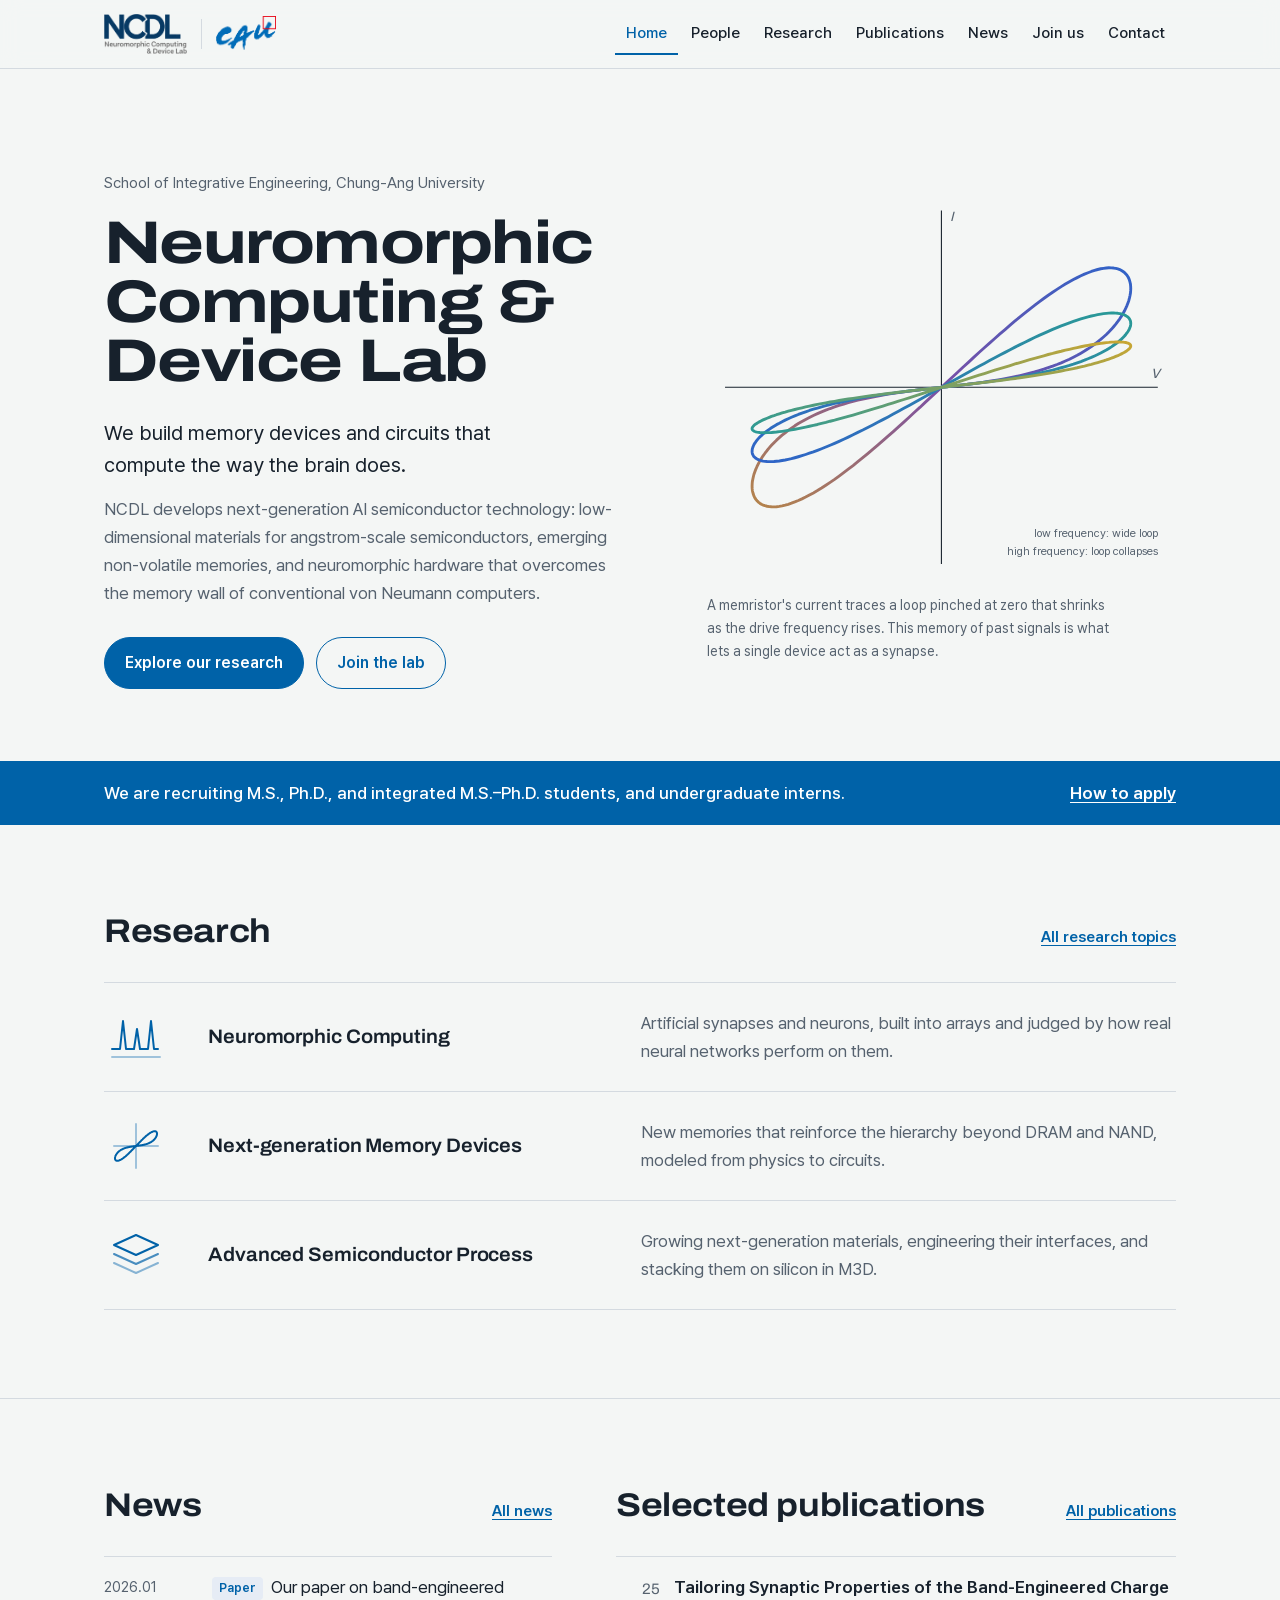
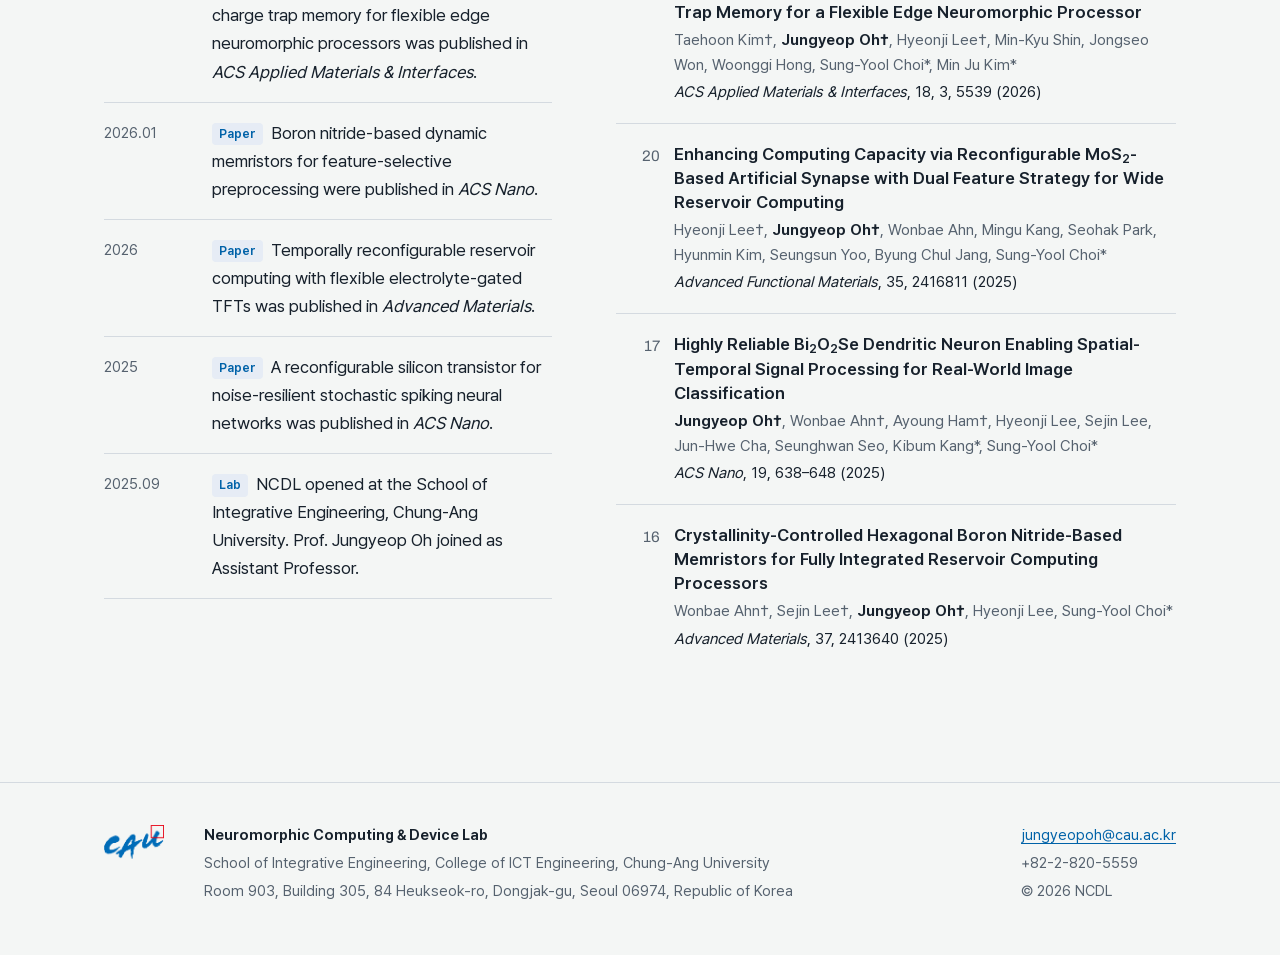
==== index.html @ 0d4ce730 "Simplify Research; highlight lead-author papers, IF and JCR; balance logos - Research: one paragraph" ====
<!doctype html>
<html lang="en">
<head>
  <meta charset="utf-8">
  <meta name="viewport" content="width=device-width, initial-scale=1">
  <title>Neuromorphic Computing & Device Lab | Chung-Ang University</title>
  <meta name="description" content="NCDL at Chung-Ang University develops next-generation AI semiconductor technology: neuromorphic computing, next-generation memory devices, and advanced semiconductor processes.">
  <meta property="og:title" content="Neuromorphic Computing & Device Lab | Chung-Ang University">
  <meta property="og:description" content="NCDL at Chung-Ang University develops next-generation AI semiconductor technology: neuromorphic computing, next-generation memory devices, and advanced semiconductor processes.">
  <meta property="og:type" content="website">
  <link rel="icon" href="assets/favicon.svg" type="image/svg+xml">
  <link rel="stylesheet" href="assets/fonts/archivo.css">
  <link rel="stylesheet" href="assets/fonts/pretendard.css">
  <link rel="stylesheet" href="assets/css/style.css?v=20261122c">
</head>
<body data-page="home">
  <a class="skip" href="#main">Skip to content</a>
  <header id="site-header"></header>
  <main id="main">
    <noscript><div class="wrap"><p>This site needs JavaScript to display its content.</p></div></noscript>
  </main>
  <footer id="site-footer"></footer>
  <script src="assets/js/js-yaml.min.js"></script>
  <script src="assets/js/site.js?v=20261122c"></script>
</body>
</html>
---- assets/fonts/archivo.css ----
/* Archivo (SIL Open Font License 1.1) — https://github.com/Omnibus-Type/Archivo */
@font-face {
  font-family: "Archivo";
  font-style: normal;
  font-display: swap;
  font-weight: 100 900;
  font-stretch: 62% 125%;
  src: url(archivo/archivo-latin-ext-wdth-normal.woff2) format("woff2-variations");
  unicode-range: U+0100-02BA,U+02BD-02C5,U+02C7-02CC,U+02CE-02D7,U+02DD-02FF,U+0304,U+0308,U+0329,U+1D00-1DBF,U+1E00-1E9F,U+1EF2-1EFF,U+2020,U+20A0-20AB,U+20AD-20C0,U+2113,U+2C60-2C7F,U+A720-A7FF;
}
@font-face {
  font-family: "Archivo";
  font-style: normal;
  font-display: swap;
  font-weight: 100 900;
  font-stretch: 62% 125%;
  src: url(archivo/archivo-latin-wdth-normal.woff2) format("woff2-variations");
  unicode-range: U+0000-00FF,U+0131,U+0152-0153,U+02BB-02BC,U+02C6,U+02DA,U+02DC,U+0304,U+0308,U+0329,U+2000-206F,U+20AC,U+2122,U+2191,U+2193,U+2212,U+2215,U+FEFF,U+FFFD;
}
---- assets/fonts/pretendard.css ----
/*
Copyright (c) 2021 Kil Hyung-jin, with Reserved Font Name Pretendard.
https://github.com/orioncactus/pretendard

This Font Software is licensed under the SIL Open Font License, Version 1.1.
This license is copied below, and is also available with a FAQ at:
http://scripts.sil.org/OFL
*/
/* [0] */
@font-face {
	font-family: 'Pretendard Variable';
	font-style: normal;
	font-display: swap;
	font-weight: 45 920;
	src: url(pretendard/PretendardVariable.subset.0.woff2) format('woff2-variations');
	unicode-range: U+f9ca-fa0b, U+ff03-ff05, U+ff07, U+ff0a-ff0b, U+ff0d-ff19, U+ff1b, U+ff1d, U+ff20-ff5b, U+ff5d, U+ffe0-ffe3, U+ffe5-ffe6;
}

/* [1] */
@font-face {
	font-family: 'Pretendard Variable';
	font-style: normal;
	font-display: swap;
	font-weight: 45 920;
	src: url(pretendard/PretendardVariable.subset.1.woff2) format('woff2-variations');
	unicode-range: U+d723-d728, U+d72a-d733, U+d735-d748, U+d74a-d74f, U+d752-d753, U+d755-d757, U+d75a-d75f, U+d762-d764, U+d766-d768, U+d76a-d76b, U+d76d-d76f, U+d771-d787, U+d789-d78b, U+d78d-d78f, U+d791-d797, U+d79a, U+d79c, U+d79e-d7a3, U+f900-f909, U+f90b-f92e;
}

/* [2] */
@font-face {
	font-family: 'Pretendard Variable';
	font-style: normal;
	font-display: swap;
	font-weight: 45 920;
	src: url(pretendard/PretendardVariable.subset.2.woff2) format('woff2-variations');
	unicode-range: U+d679-d68b, U+d68e-d69e, U+d6a0, U+d6a2-d6a7, U+d6a9-d6c3, U+d6c6-d6c7, U+d6c9-d6cb, U+d6cd-d6d3, U+d6d5-d6d6, U+d6d8-d6e3, U+d6e5-d6e7, U+d6e9-d6fb, U+d6fd-d717, U+d719-d71f, U+d721-d722;
}

/* [3] */
@font-face {
	font-family: 'Pretendard Variable';
	font-style: normal;
	font-display: swap;
	font-weight: 45 920;
	src: url(pretendard/PretendardVariable.subset.3.woff2) format('woff2-variations');
	unicode-range: U+d5bc-d5c7, U+d5ca-d5cb, U+d5cd-d5cf, U+d5d1-d5d7, U+d5d9-d5da, U+d5dc, U+d5de-d5e3, U+d5e6-d5e7, U+d5e9-d5eb, U+d5ed-d5f6, U+d5f8, U+d5fa-d5ff, U+d602-d603, U+d605-d607, U+d609-d60f, U+d612-d613, U+d616-d61b, U+d61d-d637, U+d63a-d63b, U+d63d-d63f, U+d641-d647, U+d64a-d64c, U+d64e-d653, U+d656-d657, U+d659-d65b, U+d65d-d666, U+d668, U+d66a-d678;
}

/* [4] */
@font-face {
	font-family: 'Pretendard Variable';
	font-style: normal;
	font-display: swap;
	font-weight: 45 920;
	src: url(pretendard/PretendardVariable.subset.4.woff2) format('woff2-variations');
	unicode-range: U+d507, U+d509-d50b, U+d50d-d513, U+d515-d53b, U+d53e-d53f, U+d541-d543, U+d545-d54c, U+d54e, U+d550, U+d552-d557, U+d55a-d55b, U+d55d-d55f, U+d561-d564, U+d566-d567, U+d56a, U+d56c, U+d56e-d573, U+d576-d577, U+d579-d583, U+d585-d586, U+d58a-d5a4, U+d5a6-d5bb;
}

/* [5] */
@font-face {
	font-family: 'Pretendard Variable';
	font-style: normal;
	font-display: swap;
	font-weight: 45 920;
	src: url(pretendard/PretendardVariable.subset.5.woff2) format('woff2-variations');
	unicode-range: U+d464-d477, U+d47a-d47b, U+d47d-d47f, U+d481-d487, U+d489-d48a, U+d48c, U+d48e-d4e7, U+d4e9-d503, U+d505-d506;
}

/* [6] */
@font-face {
	font-family: 'Pretendard Variable';
	font-style: normal;
	font-display: swap;
	font-weight: 45 920;
	src: url(pretendard/PretendardVariable.subset.6.woff2) format('woff2-variations');
	unicode-range: U+d3bf-d3c7, U+d3ca-d3cf, U+d3d1-d3eb, U+d3ee-d3ef, U+d3f1-d3f3, U+d3f5-d3fb, U+d3fd-d400, U+d402-d45b, U+d45d-d463;
}

/* [7] */
@font-face {
	font-family: 'Pretendard Variable';
	font-style: normal;
	font-display: swap;
	font-weight: 45 920;
	src: url(pretendard/PretendardVariable.subset.7.woff2) format('woff2-variations');
	unicode-range: U+d2ff, U+d302-d304, U+d306-d30b, U+d30f, U+d311-d313, U+d315-d31b, U+d31e, U+d322-d324, U+d326-d327, U+d32a-d32b, U+d32d-d32f, U+d331-d337, U+d339-d33c, U+d33e-d37b, U+d37e-d37f, U+d381-d383, U+d385-d38b, U+d38e-d390, U+d392-d397, U+d39a-d39b, U+d39d-d39f, U+d3a1-d3a7, U+d3a9-d3aa, U+d3ac, U+d3ae-d3b3, U+d3b5-d3b7, U+d3b9-d3bb, U+d3bd-d3be;
}

/* [8] */
@font-face {
	font-family: 'Pretendard Variable';
	font-style: normal;
	font-display: swap;
	font-weight: 45 920;
	src: url(pretendard/PretendardVariable.subset.8.woff2) format('woff2-variations');
	unicode-range: U+d257-d27f, U+d281-d29b, U+d29d-d29f, U+d2a1-d2ab, U+d2ad-d2b7, U+d2ba-d2bb, U+d2bd-d2bf, U+d2c1-d2c7, U+d2c9-d2ef, U+d2f2-d2f3, U+d2f5-d2f7, U+d2f9-d2fe;
}

/* [9] */
@font-face {
	font-family: 'Pretendard Variable';
	font-style: normal;
	font-display: swap;
	font-weight: 45 920;
	src: url(pretendard/PretendardVariable.subset.9.woff2) format('woff2-variations');
	unicode-range: U+d1b4, U+d1b6-d1f3, U+d1f5-d22b, U+d22e-d22f, U+d231-d233, U+d235-d23b, U+d23d-d240, U+d242-d256;
}

/* [10] */
@font-face {
	font-family: 'Pretendard Variable';
	font-style: normal;
	font-display: swap;
	font-weight: 45 920;
	src: url(pretendard/PretendardVariable.subset.10.woff2) format('woff2-variations');
	unicode-range: U+d105-d12f, U+d132-d133, U+d135-d137, U+d139-d13f, U+d141-d142, U+d144, U+d146-d14b, U+d14e-d14f, U+d151-d153, U+d155-d15b, U+d15e-d187, U+d189-d19f, U+d1a2-d1a3, U+d1a5-d1a7, U+d1a9-d1af, U+d1b2-d1b3;
}

/* [11] */
@font-face {
	font-family: 'Pretendard Variable';
	font-style: normal;
	font-display: swap;
	font-weight: 45 920;
	src: url(pretendard/PretendardVariable.subset.11.woff2) format('woff2-variations');
	unicode-range: U+d04b-d04f, U+d051-d057, U+d059-d06b, U+d06d-d06f, U+d071-d073, U+d075-d07b, U+d07e-d0a3, U+d0a6-d0a7, U+d0a9-d0ab, U+d0ad-d0b3, U+d0b6, U+d0b8, U+d0ba-d0bf, U+d0c2-d0c3, U+d0c5-d0c7, U+d0c9-d0cf, U+d0d2, U+d0d6-d0db, U+d0de-d0df, U+d0e1-d0e3, U+d0e5-d0eb, U+d0ee-d0f0, U+d0f2-d104;
}

/* [12] */
@font-face {
	font-family: 'Pretendard Variable';
	font-style: normal;
	font-display: swap;
	font-weight: 45 920;
	src: url(pretendard/PretendardVariable.subset.12.woff2) format('woff2-variations');
	unicode-range: U+cfa2-cfc3, U+cfc5-cfdf, U+cfe2-cfe3, U+cfe5-cfe7, U+cfe9-cff4, U+cff6-cffb, U+cffd-cfff, U+d001-d003, U+d005-d017, U+d019-d033, U+d036-d037, U+d039-d03b, U+d03d-d04a;
}

/* [13] */
@font-face {
	font-family: 'Pretendard Variable';
	font-style: normal;
	font-display: swap;
	font-weight: 45 920;
	src: url(pretendard/PretendardVariable.subset.13.woff2) format('woff2-variations');
	unicode-range: U+cef0-cef3, U+cef6, U+cef9-ceff, U+cf01-cf03, U+cf05-cf07, U+cf09-cf0f, U+cf11-cf12, U+cf14-cf1b, U+cf1d-cf1f, U+cf21-cf2f, U+cf31-cf53, U+cf56-cf57, U+cf59-cf5b, U+cf5d-cf63, U+cf66, U+cf68, U+cf6a-cf6f, U+cf71-cf84, U+cf86-cf8b, U+cf8d-cfa1;
}

/* [14] */
@font-face {
	font-family: 'Pretendard Variable';
	font-style: normal;
	font-display: swap;
	font-weight: 45 920;
	src: url(pretendard/PretendardVariable.subset.14.woff2) format('woff2-variations');
	unicode-range: U+ce3c-ce57, U+ce5a-ce5b, U+ce5d-ce5f, U+ce61-ce67, U+ce6a, U+ce6c, U+ce6e-ce73, U+ce76-ce77, U+ce79-ce7b, U+ce7d-ce83, U+ce85-ce88, U+ce8a-ce8f, U+ce91-ce93, U+ce95-ce97, U+ce99-ce9f, U+cea2, U+cea4-ceab, U+cead-cee3, U+cee6-cee7, U+cee9-ceeb, U+ceed-ceef;
}

/* [15] */
@font-face {
	font-family: 'Pretendard Variable';
	font-style: normal;
	font-display: swap;
	font-weight: 45 920;
	src: url(pretendard/PretendardVariable.subset.15.woff2) format('woff2-variations');
	unicode-range: U+cd92-cd93, U+cd96-cd97, U+cd99-cd9b, U+cd9d-cda3, U+cda6-cda8, U+cdaa-cdaf, U+cdb1-cdc3, U+cdc5-cdcb, U+cdcd-cde7, U+cde9-ce03, U+ce05-ce1f, U+ce22-ce34, U+ce36-ce3b;
}

/* [16] */
@font-face {
	font-family: 'Pretendard Variable';
	font-style: normal;
	font-display: swap;
	font-weight: 45 920;
	src: url(pretendard/PretendardVariable.subset.16.woff2) format('woff2-variations');
	unicode-range: U+ccef-cd07, U+cd0a-cd0b, U+cd0d-cd1a, U+cd1c, U+cd1e-cd2b, U+cd2d-cd5b, U+cd5d-cd77, U+cd79-cd91;
}

/* [17] */
@font-face {
	font-family: 'Pretendard Variable';
	font-style: normal;
	font-display: swap;
	font-weight: 45 920;
	src: url(pretendard/PretendardVariable.subset.17.woff2) format('woff2-variations');
	unicode-range: U+cc3f-cc43, U+cc46-cc47, U+cc49-cc4b, U+cc4d-cc53, U+cc55-cc58, U+cc5a-cc5f, U+cc61-cc97, U+cc9a-cc9b, U+cc9d-cc9f, U+cca1-cca7, U+ccaa, U+ccac, U+ccae-ccb3, U+ccb6-ccb7, U+ccb9-ccbb, U+ccbd-cccf, U+ccd1-cce3, U+cce5-ccee;
}

/* [18] */
@font-face {
	font-family: 'Pretendard Variable';
	font-style: normal;
	font-display: swap;
	font-weight: 45 920;
	src: url(pretendard/PretendardVariable.subset.18.woff2) format('woff2-variations');
	unicode-range: U+cb91-cbd3, U+cbd5-cbe3, U+cbe5-cc0b, U+cc0e-cc0f, U+cc11-cc13, U+cc15-cc1b, U+cc1d-cc20, U+cc23-cc27, U+cc2a-cc2b, U+cc2d, U+cc2f, U+cc31-cc37, U+cc3a, U+cc3c;
}

/* [19] */
@font-face {
	font-family: 'Pretendard Variable';
	font-style: normal;
	font-display: swap;
	font-weight: 45 920;
	src: url(pretendard/PretendardVariable.subset.19.woff2) format('woff2-variations');
	unicode-range: U+caf4-cb47, U+cb4a-cb90;
}

/* [20] */
@font-face {
	font-family: 'Pretendard Variable';
	font-style: normal;
	font-display: swap;
	font-weight: 45 920;
	src: url(pretendard/PretendardVariable.subset.20.woff2) format('woff2-variations');
	unicode-range: U+ca4a-ca4b, U+ca4e-ca4f, U+ca51-ca53, U+ca55-ca5b, U+ca5d-ca60, U+ca62-ca83, U+ca85-cabb, U+cabe-cabf, U+cac1-cac3, U+cac5-cacb, U+cacd-cad0, U+cad2, U+cad4-cad8, U+cada-caf3;
}

/* [21] */
@font-face {
	font-family: 'Pretendard Variable';
	font-style: normal;
	font-display: swap;
	font-weight: 45 920;
	src: url(pretendard/PretendardVariable.subset.21.woff2) format('woff2-variations');
	unicode-range: U+c996-c997, U+c99a-c99c, U+c99e-c9bf, U+c9c2-c9c3, U+c9c5-c9c7, U+c9c9-c9cf, U+c9d2, U+c9d4, U+c9d7-c9d8, U+c9db, U+c9de-c9df, U+c9e1-c9e3, U+c9e5-c9e6, U+c9e8-c9eb, U+c9ee-c9f0, U+c9f2-c9f7, U+c9f9-ca0b, U+ca0d-ca28, U+ca2a-ca49;
}

/* [22] */
@font-face {
	font-family: 'Pretendard Variable';
	font-style: normal;
	font-display: swap;
	font-weight: 45 920;
	src: url(pretendard/PretendardVariable.subset.22.woff2) format('woff2-variations');
	unicode-range: U+c8e9-c8f4, U+c8f6-c8fb, U+c8fe-c8ff, U+c901-c903, U+c905-c90b, U+c90e-c910, U+c912-c917, U+c919-c92b, U+c92d-c94f, U+c951-c953, U+c955-c96b, U+c96d-c973, U+c975-c987, U+c98a-c98b, U+c98d-c98f, U+c991-c995;
}

/* [23] */
@font-face {
	font-family: 'Pretendard Variable';
	font-style: normal;
	font-display: swap;
	font-weight: 45 920;
	src: url(pretendard/PretendardVariable.subset.23.woff2) format('woff2-variations');
	unicode-range: U+c841-c84b, U+c84d-c86f, U+c872-c873, U+c875-c877, U+c879-c87f, U+c882-c884, U+c887-c88a, U+c88d-c8c3, U+c8c5-c8df, U+c8e1-c8e8;
}

/* [24] */
@font-face {
	font-family: 'Pretendard Variable';
	font-style: normal;
	font-display: swap;
	font-weight: 45 920;
	src: url(pretendard/PretendardVariable.subset.24.woff2) format('woff2-variations');
	unicode-range: U+c779-c77b, U+c77e-c782, U+c786, U+c78b, U+c78d, U+c78f, U+c792-c793, U+c795, U+c797, U+c799-c79f, U+c7a2, U+c7a7-c7ab, U+c7ae-c7bb, U+c7bd-c7c0, U+c7c2-c7c7, U+c7c9-c7dc, U+c7de-c7ff, U+c802-c803, U+c805-c807, U+c809, U+c80b-c80f, U+c812, U+c814, U+c817-c81b, U+c81e-c81f, U+c821-c823, U+c825-c82e, U+c830-c837, U+c839-c83b, U+c83d-c840;
}

/* [25] */
@font-face {
	font-family: 'Pretendard Variable';
	font-style: normal;
	font-display: swap;
	font-weight: 45 920;
	src: url(pretendard/PretendardVariable.subset.25.woff2) format('woff2-variations');
	unicode-range: U+c6bb-c6bf, U+c6c2, U+c6c4, U+c6c6-c6cb, U+c6ce-c6cf, U+c6d1-c6d3, U+c6d5-c6db, U+c6dd-c6df, U+c6e1-c6e7, U+c6e9-c6eb, U+c6ed-c6ef, U+c6f1-c6f8, U+c6fa-c703, U+c705-c707, U+c709-c70b, U+c70d-c716, U+c718, U+c71a-c71f, U+c722-c723, U+c725-c727, U+c729-c734, U+c736-c73b, U+c73e-c73f, U+c741-c743, U+c745-c74b, U+c74e-c750, U+c752-c757, U+c759-c773, U+c776-c777;
}

/* [26] */
@font-face {
	font-family: 'Pretendard Variable';
	font-style: normal;
	font-display: swap;
	font-weight: 45 920;
	src: url(pretendard/PretendardVariable.subset.26.woff2) format('woff2-variations');
	unicode-range: U+c5f5-c5fb, U+c5fe, U+c602-c605, U+c607, U+c609-c60f, U+c611-c61a, U+c61c-c623, U+c626-c627, U+c629-c62b, U+c62d, U+c62f-c632, U+c636, U+c638, U+c63a-c63f, U+c642-c643, U+c645-c647, U+c649-c652, U+c656-c65b, U+c65d-c65f, U+c661-c663, U+c665-c677, U+c679-c67b, U+c67d-c693, U+c696-c697, U+c699-c69b, U+c69d-c6a3, U+c6a6, U+c6a8, U+c6aa-c6af, U+c6b2-c6b3, U+c6b5-c6b7, U+c6b9-c6ba;
}

/* [27] */
@font-face {
	font-family: 'Pretendard Variable';
	font-style: normal;
	font-display: swap;
	font-weight: 45 920;
	src: url(pretendard/PretendardVariable.subset.27.woff2) format('woff2-variations');
	unicode-range: U+c517-c527, U+c52a-c52b, U+c52d-c52f, U+c531-c538, U+c53a, U+c53c, U+c53e-c543, U+c546-c547, U+c54b, U+c54d-c552, U+c556, U+c55a-c55b, U+c55d, U+c55f, U+c562-c563, U+c565-c567, U+c569-c56f, U+c572, U+c574, U+c576-c57b, U+c57e-c57f, U+c581-c583, U+c585-c586, U+c588-c58b, U+c58e, U+c590, U+c592-c596, U+c599-c5b3, U+c5b6-c5b7, U+c5ba, U+c5be-c5c3, U+c5ca-c5cb, U+c5cd, U+c5cf, U+c5d2-c5d3, U+c5d5-c5d7, U+c5d9-c5df, U+c5e1-c5e2, U+c5e4, U+c5e6-c5eb, U+c5ef, U+c5f1-c5f3;
}

/* [28] */
@font-face {
	font-family: 'Pretendard Variable';
	font-style: normal;
	font-display: swap;
	font-weight: 45 920;
	src: url(pretendard/PretendardVariable.subset.28.woff2) format('woff2-variations');
	unicode-range: U+c475-c4ef, U+c4f2-c4f3, U+c4f5-c4f7, U+c4f9-c4ff, U+c502-c50b, U+c50d-c516;
}

/* [29] */
@font-face {
	font-family: 'Pretendard Variable';
	font-style: normal;
	font-display: swap;
	font-weight: 45 920;
	src: url(pretendard/PretendardVariable.subset.29.woff2) format('woff2-variations');
	unicode-range: U+c3d0-c3d7, U+c3da-c3db, U+c3dd-c3de, U+c3e1-c3ec, U+c3ee-c3f3, U+c3f5-c42b, U+c42d-c463, U+c466-c474;
}

/* [30] */
@font-face {
	font-family: 'Pretendard Variable';
	font-style: normal;
	font-display: swap;
	font-weight: 45 920;
	src: url(pretendard/PretendardVariable.subset.30.woff2) format('woff2-variations');
	unicode-range: U+c32b-c367, U+c36a-c36b, U+c36d-c36f, U+c371-c377, U+c37a-c37b, U+c37e-c383, U+c385-c387, U+c389-c3cf;
}

/* [31] */
@font-face {
	font-family: 'Pretendard Variable';
	font-style: normal;
	font-display: swap;
	font-weight: 45 920;
	src: url(pretendard/PretendardVariable.subset.31.woff2) format('woff2-variations');
	unicode-range: U+c26a-c26b, U+c26d-c26f, U+c271-c273, U+c275-c27b, U+c27e-c287, U+c289-c28f, U+c291-c297, U+c299-c29a, U+c29c-c2a3, U+c2a5-c2a7, U+c2a9-c2ab, U+c2ad-c2b3, U+c2b6, U+c2b8, U+c2ba-c2bb, U+c2bd-c2db, U+c2de-c2df, U+c2e1-c2e2, U+c2e5-c2ea, U+c2ee, U+c2f0, U+c2f2-c2f5, U+c2f7, U+c2fa-c2fb, U+c2fd-c2ff, U+c301-c307, U+c309-c30c, U+c30e-c312, U+c315-c323, U+c325-c328, U+c32a;
}

/* [32] */
@font-face {
	font-family: 'Pretendard Variable';
	font-style: normal;
	font-display: swap;
	font-weight: 45 920;
	src: url(pretendard/PretendardVariable.subset.32.woff2) format('woff2-variations');
	unicode-range: U+c1bc-c1c3, U+c1c5-c1df, U+c1e1-c1fb, U+c1fd-c203, U+c205-c20c, U+c20e, U+c210-c217, U+c21a-c21b, U+c21d-c21e, U+c221-c227, U+c229-c22a, U+c22c, U+c22e, U+c230, U+c233-c24f, U+c251-c257, U+c259-c269;
}

/* [33] */
@font-face {
	font-family: 'Pretendard Variable';
	font-style: normal;
	font-display: swap;
	font-weight: 45 920;
	src: url(pretendard/PretendardVariable.subset.33.woff2) format('woff2-variations');
	unicode-range: U+c101-c11b, U+c11f, U+c121-c123, U+c125-c12b, U+c12e, U+c132-c137, U+c13a-c13b, U+c13d-c13f, U+c141-c147, U+c14a, U+c14c-c153, U+c155-c157, U+c159-c15b, U+c15d-c166, U+c169-c16f, U+c171-c177, U+c179-c18b, U+c18e-c18f, U+c191-c193, U+c195-c19b, U+c19d-c19e, U+c1a0, U+c1a2-c1a4, U+c1a6-c1bb;
}

/* [34] */
@font-face {
	font-family: 'Pretendard Variable';
	font-style: normal;
	font-display: swap;
	font-weight: 45 920;
	src: url(pretendard/PretendardVariable.subset.34.woff2) format('woff2-variations');
	unicode-range: U+c049-c057, U+c059-c05b, U+c05d-c05f, U+c061-c067, U+c069-c08f, U+c091-c0ab, U+c0ae-c0af, U+c0b1-c0b3, U+c0b5, U+c0b7-c0bb, U+c0be, U+c0c2-c0c7, U+c0ca-c0cb, U+c0cd-c0cf, U+c0d1-c0d7, U+c0d9-c0da, U+c0dc, U+c0de-c0e3, U+c0e5-c0eb, U+c0ed-c0f3, U+c0f6, U+c0f8, U+c0fa-c0ff;
}

/* [35] */
@font-face {
	font-family: 'Pretendard Variable';
	font-style: normal;
	font-display: swap;
	font-weight: 45 920;
	src: url(pretendard/PretendardVariable.subset.35.woff2) format('woff2-variations');
	unicode-range: U+bfa7-bfaf, U+bfb1-bfc4, U+bfc6-bfcb, U+bfce-bfcf, U+bfd1-bfd3, U+bfd5-bfdb, U+bfdd-c048;
}

/* [36] */
@font-face {
	font-family: 'Pretendard Variable';
	font-style: normal;
	font-display: swap;
	font-weight: 45 920;
	src: url(pretendard/PretendardVariable.subset.36.woff2) format('woff2-variations');
	unicode-range: U+bf07, U+bf09-bf3f, U+bf41-bf4f, U+bf52-bf54, U+bf56-bfa6;
}

/* [37] */
@font-face {
	font-family: 'Pretendard Variable';
	font-style: normal;
	font-display: swap;
	font-weight: 45 920;
	src: url(pretendard/PretendardVariable.subset.37.woff2) format('woff2-variations');
	unicode-range: U+be56, U+be58, U+be5c-be5f, U+be62-be63, U+be65-be67, U+be69-be74, U+be76-be7b, U+be7e-be7f, U+be81-be8e, U+be90, U+be92-bea7, U+bea9-becf, U+bed2-bed3, U+bed5-bed6, U+bed9-bee3, U+bee6-bf06;
}

/* [38] */
@font-face {
	font-family: 'Pretendard Variable';
	font-style: normal;
	font-display: swap;
	font-weight: 45 920;
	src: url(pretendard/PretendardVariable.subset.38.woff2) format('woff2-variations');
	unicode-range: U+bdb0-bdd3, U+bdd5-bdef, U+bdf1-be0b, U+be0d-be0f, U+be11-be13, U+be15-be43, U+be46-be47, U+be49-be4b, U+be4d-be53;
}

/* [39] */
@font-face {
	font-family: 'Pretendard Variable';
	font-style: normal;
	font-display: swap;
	font-weight: 45 920;
	src: url(pretendard/PretendardVariable.subset.39.woff2) format('woff2-variations');
	unicode-range: U+bd03, U+bd06, U+bd08, U+bd0a-bd0f, U+bd11-bd22, U+bd25-bd47, U+bd49-bd58, U+bd5a-bd7f, U+bd82-bd83, U+bd85-bd87, U+bd8a-bd8f, U+bd91-bd92, U+bd94, U+bd96-bd98, U+bd9a-bdaf;
}

/* [40] */
@font-face {
	font-family: 'Pretendard Variable';
	font-style: normal;
	font-display: swap;
	font-weight: 45 920;
	src: url(pretendard/PretendardVariable.subset.40.woff2) format('woff2-variations');
	unicode-range: U+bc4e-bc83, U+bc86-bc87, U+bc89-bc8b, U+bc8d-bc93, U+bc96, U+bc98, U+bc9b-bc9f, U+bca2-bca3, U+bca5-bca7, U+bca9-bcb2, U+bcb4-bcbb, U+bcbe-bcbf, U+bcc1-bcc3, U+bcc5-bccc, U+bcce-bcd0, U+bcd2-bcd4, U+bcd6-bcf3, U+bcf7, U+bcf9-bcfb, U+bcfd-bd02;
}

/* [41] */
@font-face {
	font-family: 'Pretendard Variable';
	font-style: normal;
	font-display: swap;
	font-weight: 45 920;
	src: url(pretendard/PretendardVariable.subset.41.woff2) format('woff2-variations');
	unicode-range: U+bb90-bba3, U+bba5-bbab, U+bbad-bbbf, U+bbc1-bbf7, U+bbfa-bbfb, U+bbfd-bbfe, U+bc01-bc07, U+bc09-bc0a, U+bc0e, U+bc10, U+bc12-bc13, U+bc17, U+bc19-bc1a, U+bc1e, U+bc20-bc23, U+bc26, U+bc28, U+bc2a-bc2c, U+bc2e-bc2f, U+bc32-bc33, U+bc35-bc37, U+bc39-bc3f, U+bc41-bc42, U+bc44, U+bc46-bc48, U+bc4a-bc4d;
}

/* [42] */
@font-face {
	font-family: 'Pretendard Variable';
	font-style: normal;
	font-display: swap;
	font-weight: 45 920;
	src: url(pretendard/PretendardVariable.subset.42.woff2) format('woff2-variations');
	unicode-range: U+bae6-bafb, U+bafd-bb17, U+bb19-bb33, U+bb37, U+bb39-bb3a, U+bb3d-bb43, U+bb45-bb46, U+bb48, U+bb4a-bb4f, U+bb51-bb53, U+bb55-bb57, U+bb59-bb62, U+bb64-bb8f;
}

/* [43] */
@font-face {
	font-family: 'Pretendard Variable';
	font-style: normal;
	font-display: swap;
	font-weight: 45 920;
	src: url(pretendard/PretendardVariable.subset.43.woff2) format('woff2-variations');
	unicode-range: U+ba30-ba37, U+ba3a-ba3b, U+ba3d-ba3f, U+ba41-ba47, U+ba49-ba4a, U+ba4c, U+ba4e-ba53, U+ba56-ba57, U+ba59-ba5b, U+ba5d-ba63, U+ba65-ba66, U+ba68-ba6f, U+ba71-ba73, U+ba75-ba77, U+ba79-ba84, U+ba86, U+ba88-baa7, U+baaa, U+baad-baaf, U+bab1-bab7, U+baba, U+babc, U+babe-bae5;
}

/* [44] */
@font-face {
	font-family: 'Pretendard Variable';
	font-style: normal;
	font-display: swap;
	font-weight: 45 920;
	src: url(pretendard/PretendardVariable.subset.44.woff2) format('woff2-variations');
	unicode-range: U+b96e-b973, U+b976-b977, U+b979-b97b, U+b97d-b983, U+b986, U+b988, U+b98a-b98d, U+b98f-b9ab, U+b9ae-b9af, U+b9b1-b9b3, U+b9b5-b9bb, U+b9be, U+b9c0, U+b9c2-b9c7, U+b9ca-b9cb, U+b9cd, U+b9d2-b9d7, U+b9da, U+b9dc, U+b9df-b9e0, U+b9e2, U+b9e6-b9e7, U+b9e9-b9f3, U+b9f6, U+b9f8, U+b9fb-ba2f;
}

/* [45] */
@font-face {
	font-family: 'Pretendard Variable';
	font-style: normal;
	font-display: swap;
	font-weight: 45 920;
	src: url(pretendard/PretendardVariable.subset.45.woff2) format('woff2-variations');
	unicode-range: U+b8bf-b8cb, U+b8cd-b8e0, U+b8e2-b8e7, U+b8ea-b8eb, U+b8ed-b8ef, U+b8f1-b8f7, U+b8fa, U+b8fc, U+b8fe-b903, U+b905-b917, U+b919-b91f, U+b921-b93b, U+b93d-b957, U+b95a-b95b, U+b95d-b95f, U+b961-b967, U+b969-b96c;
}

/* [46] */
@font-face {
	font-family: 'Pretendard Variable';
	font-style: normal;
	font-display: swap;
	font-weight: 45 920;
	src: url(pretendard/PretendardVariable.subset.46.woff2) format('woff2-variations');
	unicode-range: U+b80d-b80f, U+b811-b817, U+b81a, U+b81c-b823, U+b826-b827, U+b829-b82b, U+b82d-b833, U+b836, U+b83a-b83f, U+b841-b85b, U+b85e-b85f, U+b861-b863, U+b865-b86b, U+b86e, U+b870, U+b872-b8af, U+b8b1-b8be;
}

/* [47] */
@font-face {
	font-family: 'Pretendard Variable';
	font-style: normal;
	font-display: swap;
	font-weight: 45 920;
	src: url(pretendard/PretendardVariable.subset.47.woff2) format('woff2-variations');
	unicode-range: U+b74d-b75f, U+b761-b763, U+b765-b774, U+b776-b77b, U+b77e-b77f, U+b781-b783, U+b785-b78b, U+b78e, U+b792-b796, U+b79a-b79b, U+b79d-b7a7, U+b7aa, U+b7ae-b7b3, U+b7b6-b7c8, U+b7ca-b7eb, U+b7ee-b7ef, U+b7f1-b7f3, U+b7f5-b7fb, U+b7fe, U+b802-b806, U+b80a-b80b;
}

/* [48] */
@font-face {
	font-family: 'Pretendard Variable';
	font-style: normal;
	font-display: swap;
	font-weight: 45 920;
	src: url(pretendard/PretendardVariable.subset.48.woff2) format('woff2-variations');
	unicode-range: U+b6a7-b6aa, U+b6ac-b6b0, U+b6b2-b6ef, U+b6f1-b727, U+b72a-b72b, U+b72d-b72e, U+b731-b737, U+b739-b73a, U+b73c-b743, U+b745-b74c;
}

/* [49] */
@font-face {
	font-family: 'Pretendard Variable';
	font-style: normal;
	font-display: swap;
	font-weight: 45 920;
	src: url(pretendard/PretendardVariable.subset.49.woff2) format('woff2-variations');
	unicode-range: U+b605-b60f, U+b612-b617, U+b619-b624, U+b626-b69b, U+b69e-b6a3, U+b6a5-b6a6;
}

/* [50] */
@font-face {
	font-family: 'Pretendard Variable';
	font-style: normal;
	font-display: swap;
	font-weight: 45 920;
	src: url(pretendard/PretendardVariable.subset.50.woff2) format('woff2-variations');
	unicode-range: U+b55f, U+b562-b583, U+b585-b59f, U+b5a2-b5a3, U+b5a5-b5a7, U+b5a9-b5b2, U+b5b5-b5ba, U+b5bd-b604;
}

/* [51] */
@font-face {
	font-family: 'Pretendard Variable';
	font-style: normal;
	font-display: swap;
	font-weight: 45 920;
	src: url(pretendard/PretendardVariable.subset.51.woff2) format('woff2-variations');
	unicode-range: U+b4a5-b4b6, U+b4b8-b4bf, U+b4c1-b4c7, U+b4c9-b4db, U+b4de-b4df, U+b4e1-b4e2, U+b4e5-b4eb, U+b4ee, U+b4f0, U+b4f2-b513, U+b516-b517, U+b519-b51a, U+b51d-b523, U+b526, U+b528, U+b52b-b52f, U+b532-b533, U+b535-b537, U+b539-b53f, U+b541-b544, U+b546-b54b, U+b54d-b54f, U+b551-b55b, U+b55d-b55e;
}

/* [52] */
@font-face {
	font-family: 'Pretendard Variable';
	font-style: normal;
	font-display: swap;
	font-weight: 45 920;
	src: url(pretendard/PretendardVariable.subset.52.woff2) format('woff2-variations');
	unicode-range: U+b3f8-b3fb, U+b3fd-b40f, U+b411-b417, U+b419-b41b, U+b41d-b41f, U+b421-b427, U+b42a-b42b, U+b42d-b44f, U+b452-b453, U+b455-b457, U+b459-b45f, U+b462-b464, U+b466-b46b, U+b46d-b47f, U+b481-b4a3;
}

/* [53] */
@font-face {
	font-family: 'Pretendard Variable';
	font-style: normal;
	font-display: swap;
	font-weight: 45 920;
	src: url(pretendard/PretendardVariable.subset.53.woff2) format('woff2-variations');
	unicode-range: U+b342-b353, U+b356-b357, U+b359-b35b, U+b35d-b35e, U+b360-b363, U+b366, U+b368, U+b36a-b36d, U+b36f, U+b372-b373, U+b375-b377, U+b379-b37f, U+b381-b382, U+b384, U+b386-b38b, U+b38d-b3c3, U+b3c6-b3c7, U+b3c9-b3ca, U+b3cd-b3d3, U+b3d6, U+b3d8, U+b3da-b3f7;
}

/* [54] */
@font-face {
	font-family: 'Pretendard Variable';
	font-style: normal;
	font-display: swap;
	font-weight: 45 920;
	src: url(pretendard/PretendardVariable.subset.54.woff2) format('woff2-variations');
	unicode-range: U+b27c-b283, U+b285-b28f, U+b292-b293, U+b295-b297, U+b29a-b29f, U+b2a1-b2a4, U+b2a7-b2a9, U+b2ab, U+b2ad-b2c7, U+b2ca-b2cb, U+b2cd-b2cf, U+b2d1-b2d7, U+b2da, U+b2dc, U+b2de-b2e3, U+b2e7, U+b2e9-b2ea, U+b2ef-b2f3, U+b2f6, U+b2f8, U+b2fa-b2fb, U+b2fd-b2fe, U+b302-b303, U+b305-b307, U+b309-b30f, U+b312, U+b316-b31b, U+b31d-b341;
}

/* [55] */
@font-face {
	font-family: 'Pretendard Variable';
	font-style: normal;
	font-display: swap;
	font-weight: 45 920;
	src: url(pretendard/PretendardVariable.subset.55.woff2) format('woff2-variations');
	unicode-range: U+b1d6-b1e7, U+b1e9-b1fc, U+b1fe-b203, U+b206-b207, U+b209-b20b, U+b20d-b213, U+b216-b21f, U+b221-b257, U+b259-b273, U+b275-b27b;
}

/* [56] */
@font-face {
	font-family: 'Pretendard Variable';
	font-style: normal;
	font-display: swap;
	font-weight: 45 920;
	src: url(pretendard/PretendardVariable.subset.56.woff2) format('woff2-variations');
	unicode-range: U+b120-b122, U+b126-b127, U+b129-b12b, U+b12d-b133, U+b136, U+b138, U+b13a-b13f, U+b142-b143, U+b145-b14f, U+b151-b153, U+b156-b157, U+b159-b177, U+b17a-b17b, U+b17d-b17f, U+b181-b187, U+b189-b18c, U+b18e-b191, U+b195-b1a7, U+b1a9-b1cb, U+b1cd-b1d5;
}

/* [57] */
@font-face {
	font-family: 'Pretendard Variable';
	font-style: normal;
	font-display: swap;
	font-weight: 45 920;
	src: url(pretendard/PretendardVariable.subset.57.woff2) format('woff2-variations');
	unicode-range: U+b05f-b07b, U+b07e-b07f, U+b081-b083, U+b085-b08b, U+b08d-b097, U+b09b, U+b09d-b09f, U+b0a2-b0a7, U+b0aa, U+b0b0, U+b0b2, U+b0b6-b0b7, U+b0b9-b0bb, U+b0bd-b0c3, U+b0c6-b0c7, U+b0ca-b0cf, U+b0d1-b0df, U+b0e1-b0e4, U+b0e6-b107, U+b10a-b10b, U+b10d-b10f, U+b111-b112, U+b114-b117, U+b119-b11a, U+b11c-b11f;
}

/* [58] */
@font-face {
	font-family: 'Pretendard Variable';
	font-style: normal;
	font-display: swap;
	font-weight: 45 920;
	src: url(pretendard/PretendardVariable.subset.58.woff2) format('woff2-variations');
	unicode-range: U+afac-afb7, U+afba-afbb, U+afbd-afbf, U+afc1-afc6, U+afca-afcc, U+afce-afd3, U+afd5-afe7, U+afe9-afef, U+aff1-b00b, U+b00d-b00f, U+b011-b013, U+b015-b01b, U+b01d-b027, U+b029-b043, U+b045-b047, U+b049, U+b04b, U+b04d-b052, U+b055-b056, U+b058-b05c, U+b05e;
}

/* [59] */
@font-face {
	font-family: 'Pretendard Variable';
	font-style: normal;
	font-display: swap;
	font-weight: 45 920;
	src: url(pretendard/PretendardVariable.subset.59.woff2) format('woff2-variations');
	unicode-range: U+af03-af07, U+af09-af2b, U+af2e-af33, U+af35-af3b, U+af3e-af40, U+af44-af47, U+af4a-af5c, U+af5e-af63, U+af65-af7f, U+af81-afab;
}

/* [60] */
@font-face {
	font-family: 'Pretendard Variable';
	font-style: normal;
	font-display: swap;
	font-weight: 45 920;
	src: url(pretendard/PretendardVariable.subset.60.woff2) format('woff2-variations');
	unicode-range: U+ae56-ae5b, U+ae5e-ae60, U+ae62-ae64, U+ae66-ae67, U+ae69-ae6b, U+ae6d-ae83, U+ae85-aebb, U+aebf, U+aec1-aec3, U+aec5-aecb, U+aece, U+aed0, U+aed2-aed7, U+aed9-aef3, U+aef5-af02;
}

/* [61] */
@font-face {
	font-family: 'Pretendard Variable';
	font-style: normal;
	font-display: swap;
	font-weight: 45 920;
	src: url(pretendard/PretendardVariable.subset.61.woff2) format('woff2-variations');
	unicode-range: U+ad9c-ada3, U+ada5-adbf, U+adc1-adc3, U+adc5-adc7, U+adc9-add2, U+add4-addb, U+addd-addf, U+ade1-ade3, U+ade5-adf7, U+adfa-adfb, U+adfd-adff, U+ae02-ae07, U+ae0a, U+ae0c, U+ae0e-ae13, U+ae15-ae2f, U+ae31-ae33, U+ae35-ae37, U+ae39-ae3f, U+ae42, U+ae44, U+ae46-ae49, U+ae4b, U+ae4f, U+ae51-ae53, U+ae55;
}

/* [62] */
@font-face {
	font-family: 'Pretendard Variable';
	font-style: normal;
	font-display: swap;
	font-weight: 45 920;
	src: url(pretendard/PretendardVariable.subset.62.woff2) format('woff2-variations');
	unicode-range: U+ace2-ace3, U+ace5-ace6, U+ace9-acef, U+acf2, U+acf4, U+acf7-acfb, U+acfe-acff, U+ad01-ad03, U+ad05-ad0b, U+ad0d-ad10, U+ad12-ad1b, U+ad1d-ad33, U+ad35-ad48, U+ad4a-ad4f, U+ad51-ad6b, U+ad6e-ad6f, U+ad71-ad72, U+ad77-ad7c, U+ad7e, U+ad80, U+ad82-ad87, U+ad89-ad8b, U+ad8d-ad8f, U+ad91-ad9b;
}

/* [63] */
@font-face {
	font-family: 'Pretendard Variable';
	font-style: normal;
	font-display: swap;
	font-weight: 45 920;
	src: url(pretendard/PretendardVariable.subset.63.woff2) format('woff2-variations');
	unicode-range: U+ac25-ac2c, U+ac2e, U+ac30, U+ac32-ac37, U+ac39-ac3f, U+ac41-ac4c, U+ac4e-ac6f, U+ac72-ac73, U+ac75-ac76, U+ac79-ac7f, U+ac82, U+ac84-ac88, U+ac8a-ac8b, U+ac8d-ac8f, U+ac91-ac93, U+ac95-ac9b, U+ac9d-ac9e, U+aca1-aca7, U+acab, U+acad-acaf, U+acb1-acb7, U+acba-acbb, U+acbe-acc0, U+acc2-acc3, U+acc5-acdf;
}

/* [64] */
@font-face {
	font-family: 'Pretendard Variable';
	font-style: normal;
	font-display: swap;
	font-weight: 45 920;
	src: url(pretendard/PretendardVariable.subset.64.woff2) format('woff2-variations');
	unicode-range: U+99df, U+99ed, U+99f1, U+99ff, U+9a01, U+9a08, U+9a0e-9a0f, U+9a19, U+9a2b, U+9a30, U+9a36-9a37, U+9a40, U+9a43, U+9a45, U+9a4d, U+9a55, U+9a57, U+9a5a-9a5b, U+9a5f, U+9a62, U+9a65, U+9a69-9a6a, U+9aa8, U+9ab8, U+9ad3, U+9ae5, U+9aee, U+9b1a, U+9b27, U+9b2a, U+9b31, U+9b3c, U+9b41-9b45, U+9b4f, U+9b54, U+9b5a, U+9b6f, U+9b8e, U+9b91, U+9b9f, U+9bab, U+9bae, U+9bc9, U+9bd6, U+9be4, U+9be8, U+9c0d, U+9c10, U+9c12, U+9c15, U+9c25, U+9c32, U+9c3b, U+9c47, U+9c49, U+9c57, U+9ce5, U+9ce7, U+9ce9, U+9cf3-9cf4, U+9cf6, U+9d09, U+9d1b, U+9d26, U+9d28, U+9d3b, U+9d51, U+9d5d, U+9d60-9d61, U+9d6c, U+9d72, U+9da9, U+9daf, U+9db4, U+9dc4, U+9dd7, U+9df2, U+9df8-9dfa, U+9e1a, U+9e1e, U+9e75, U+9e79, U+9e7d, U+9e7f, U+9e92-9e93, U+9e97, U+9e9d, U+9e9f, U+9ea5, U+9eb4-9eb5, U+9ebb, U+9ebe, U+9ec3, U+9ecd-9ece, U+9ed4, U+9ed8, U+9edb-9edc, U+9ede, U+9ee8, U+9ef4, U+9f07-9f08, U+9f0e, U+9f13, U+9f20, U+9f3b, U+9f4a-9f4b, U+9f4e, U+9f52, U+9f5f, U+9f61, U+9f67, U+9f6a, U+9f6c, U+9f77, U+9f8d, U+9f90, U+9f95, U+9f9c, U+ac02-ac03, U+ac05-ac06, U+ac09-ac0f, U+ac17-ac18, U+ac1b, U+ac1e-ac1f, U+ac21-ac23;
}

/* [65] */
@font-face {
	font-family: 'Pretendard Variable';
	font-style: normal;
	font-display: swap;
	font-weight: 45 920;
	src: url(pretendard/PretendardVariable.subset.65.woff2) format('woff2-variations');
	unicode-range: U+338c-339c, U+339f-33a0, U+33a2-33cb, U+33cf-33d0, U+33d3, U+33d6, U+33d8, U+33db-33dd, U+4e01, U+4e03, U+4e07-4e08, U+4e11, U+4e14-4e15, U+4e18-4e19, U+4e1e, U+4e32, U+4e38-4e39, U+4e42-4e43, U+4e45, U+4e4d-4e4f, U+4e56, U+4e58-4e59, U+4e5d-4e5e, U+4e6b, U+4e6d, U+4e73, U+4e76-4e77, U+4e7e, U+4e82, U+4e86, U+4e88, U+4e8e, U+4e90-4e92, U+4e94-4e95, U+4e98, U+4e9b, U+4e9e, U+4ea1-4ea2, U+4ea4-4ea6, U+4ea8, U+4eab, U+4ead-4eae, U+4eb6, U+4ec0-4ec1, U+4ec4, U+4ec7, U+4ecb, U+4ecd, U+4ed4-4ed5, U+4ed7-4ed9, U+4edd, U+4edf, U+4ee4, U+4ef0, U+4ef2, U+4ef6-4ef7, U+4efb, U+4f01, U+4f09, U+4f0b, U+4f0d-4f11, U+4f2f, U+4f34, U+4f36, U+4f38, U+4f3a, U+4f3c-4f3d;
}

/* [66] */
@font-face {
	font-family: 'Pretendard Variable';
	font-style: normal;
	font-display: swap;
	font-weight: 45 920;
	src: url(pretendard/PretendardVariable.subset.66.woff2) format('woff2-variations');
	unicode-range: U+3136, U+3138, U+313a-3140, U+3143-3144, U+3150, U+3152, U+3154-3156, U+3158-315b, U+315d-315f, U+3162, U+3164-318c, U+318e, U+3200-321b, U+3231, U+3239, U+3251-325a, U+3260-327b, U+327e-327f, U+328a-3290, U+3294, U+329e, U+32a5, U+3380-3384, U+3388-338b;
}

/* [67] */
@font-face {
	font-family: 'Pretendard Variable';
	font-style: normal;
	font-display: swap;
	font-weight: 45 920;
	src: url(pretendard/PretendardVariable.subset.67.woff2) format('woff2-variations');
	unicode-range: U+2f7d, U+2f7f-2f8b, U+2f8e-2f90, U+2f92-2f97, U+2f99-2fa0, U+2fa2-2fa3, U+2fa5-2fa9, U+2fac-2fb1, U+2fb3-2fbc, U+2fc1-2fca, U+2fcd-2fd4, U+3003, U+3012-3019, U+301c, U+301e-3020, U+3036, U+3041, U+3043, U+3045, U+3047, U+3049, U+304e, U+3050, U+3052, U+3056, U+305a, U+305c, U+305e, U+3062, U+3065, U+306c, U+3070-307d, U+3080, U+3085, U+3087, U+308e, U+3090-3091, U+30a1, U+30a5, U+30a9, U+30ae, U+30b1-30b2, U+30b4, U+30b6, U+30bc-30be, U+30c2, U+30c5, U+30cc, U+30d2, U+30d4, U+30d8-30dd, U+30e4, U+30e6, U+30e8, U+30ee, U+30f0-30f2, U+30f4-30f6, U+3133, U+3135;
}

/* [68] */
@font-face {
	font-family: 'Pretendard Variable';
	font-style: normal;
	font-display: swap;
	font-weight: 45 920;
	src: url(pretendard/PretendardVariable.subset.68.woff2) format('woff2-variations');
	unicode-range: U+2541-254b, U+25a4-25a9, U+25b1, U+25b5, U+25b9, U+25bf, U+25c1, U+25c3, U+25c9-25ca, U+25cc, U+25ce, U+25d0-25d1, U+25e6, U+25ef, U+260f, U+261d, U+261f, U+262f, U+2660, U+2664, U+2667-2669, U+266d, U+266f, U+2716, U+271a, U+273d, U+2756, U+2776-277f, U+278a-2793, U+2963, U+2965, U+2ac5-2ac6, U+2acb-2acc, U+2f00, U+2f04, U+2f06, U+2f08, U+2f0a-2f0b, U+2f11-2f12, U+2f14, U+2f17-2f18, U+2f1c-2f1d, U+2f1f-2f20, U+2f23-2f26, U+2f28-2f29, U+2f2b, U+2f2d, U+2f2f-2f32, U+2f38, U+2f3c-2f40, U+2f42-2f4c, U+2f4f-2f52, U+2f54-2f58, U+2f5a-2f66, U+2f69-2f70, U+2f72-2f76, U+2f78, U+2f7a-2f7c;
}

/* [69] */
@font-face {
	font-family: 'Pretendard Variable';
	font-style: normal;
	font-display: swap;
	font-weight: 45 920;
	src: url(pretendard/PretendardVariable.subset.69.woff2) format('woff2-variations');
	unicode-range: U+2479-2487, U+249c-24d1, U+24d3-24d7, U+24d9-24e9, U+24eb-24f4, U+2500-2501, U+2503, U+250c-2513, U+2515-2516, U+2518-2540;
}

/* [70] */
@font-face {
	font-family: 'Pretendard Variable';
	font-style: normal;
	font-display: swap;
	font-weight: 45 920;
	src: url(pretendard/PretendardVariable.subset.70.woff2) format('woff2-variations');
	unicode-range: U+215b-215e, U+2162-2169, U+2170-2179, U+2195-2199, U+21b0-21b4, U+21bc, U+21c0, U+21c4-21c5, U+21cd, U+21cf-21d4, U+21e0-21e3, U+21e6-21e9, U+2200, U+2202-2203, U+2206-2209, U+220b-220c, U+220f, U+2211, U+2213, U+221a, U+221d-2220, U+2222, U+2225-2227, U+2229-222c, U+222e, U+2234-2237, U+223d, U+2243, U+2245, U+2248, U+2250-2253, U+225a, U+2260-2262, U+2264-2267, U+226a-226b, U+226e-2273, U+2276-2277, U+2279-227b, U+2280-2287, U+228a-228b, U+2295-2297, U+22a3-22a5, U+22bb-22bc, U+22ce-22cf, U+22da-22db, U+22ee-22ef, U+2306, U+2312, U+2314, U+2467-2478;
}

/* [71] */
@font-face {
	font-family: 'Pretendard Variable';
	font-style: normal;
	font-display: swap;
	font-weight: 45 920;
	src: url(pretendard/PretendardVariable.subset.71.woff2) format('woff2-variations');
	unicode-range: U+81-82, U+84, U+a2-a5, U+a7-a8, U+aa, U+ac, U+b1-b3, U+b6, U+b8-ba, U+bc-be, U+c0, U+c2, U+c6-cb, U+ce-d0, U+d4, U+d8-d9, U+db-dc, U+de-df, U+e6, U+eb, U+ee-f0, U+f4, U+f7-f9, U+fb, U+fe-ff, U+111, U+126-127, U+132-133, U+138, U+13f-142, U+149-14b, U+152-153, U+166-167, U+2bc, U+2c7, U+2d0, U+2d8-2d9, U+2db-2dd, U+391-394, U+396-3a1, U+3a3-3a9, U+3b2-3b6, U+3b8, U+3bc, U+3be-3c1, U+3c3-3c9, U+2010, U+2015-2016, U+2018-2019, U+201b, U+201f-2021, U+2025, U+2030, U+2033-2036, U+203c, U+203e, U+2042, U+2074, U+207a-207f, U+2081-2084, U+2109, U+2113, U+2116, U+2121, U+2126, U+212b, U+2153-2154;
}

/* [72] */
@font-face {
	font-family: 'Pretendard Variable';
	font-style: normal;
	font-display: swap;
	font-weight: 45 920;
	src: url(pretendard/PretendardVariable.subset.72.woff2) format('woff2-variations');
	unicode-range: U+e8, U+2da, U+2160, U+2194, U+3054, U+3058, U+306d, U+3086, U+308d, U+30ac, U+30bb, U+30c4, U+30cd-30ce, U+30e2, U+3132, U+3146, U+3149, U+339d, U+4e3b, U+4f0a, U+4fdd, U+4fe1, U+5409, U+540c, U+5834, U+592a-592b, U+5b9a, U+5dde, U+5e0c, U+5e73, U+5f0f, U+60f3, U+653f, U+661f, U+662f, U+667a, U+683c, U+6b4c, U+6c11, U+767c, U+76ee, U+76f4, U+77f3, U+79d1, U+7a7a, U+7b2c, U+7d22, U+8207, U+8a00, U+8a71, U+9280, U+9580, U+958b, U+96c6, U+9762, U+98df, U+9ed1, U+ac2d, U+adc8, U+add3, U+af48, U+b014, U+b134-b135, U+b158, U+b2aa, U+b35f, U+b6a4, U+b9cf, U+bb63, U+bd23, U+be91, U+c29b, U+c3f4, U+c42c, U+c55c, U+c573, U+c58f, U+c78c, U+c7dd, U+c8f5, U+cad1, U+cc48, U+cf10, U+cf20, U+d03c, U+d07d, U+d2a0, U+d30e, U+d38d, U+d3a8, U+d3c8, U+d5e5, U+d5f9, U+d6e4, U+f90a, U+ff02, U+ff1c;
}

/* [73] */
@font-face {
	font-family: 'Pretendard Variable';
	font-style: normal;
	font-display: swap;
	font-weight: 45 920;
	src: url(pretendard/PretendardVariable.subset.73.woff2) format('woff2-variations');
	unicode-range: U+3b1, U+2466, U+25a1, U+25a3, U+261c, U+3008-3009, U+305b, U+305d, U+3069, U+30a7, U+30ba, U+30cf, U+30ef, U+3151, U+3157, U+4e4b, U+4e5f, U+4e8c, U+4eca, U+4ed6, U+4f5b, U+50cf, U+5149, U+5165, U+5171, U+5229, U+529b, U+5316, U+539f, U+53f2, U+571f, U+5728, U+58eb, U+591c, U+5b78, U+5c11, U+5c55, U+5ddd, U+5e02, U+5fb7, U+60c5, U+610f, U+611f, U+6625, U+66f8, U+6797, U+679c, U+682a, U+6d2a, U+706b, U+7406, U+767b, U+76f8, U+77e5, U+7acb, U+898b, U+8a69, U+8def, U+8fd1, U+901a, U+90e8, U+91cd, U+975e, U+ae14, U+ae6c, U+aec0, U+afc7, U+afc9, U+b01c, U+b028, U+b308, U+b311, U+b314, U+b31c, U+b524, U+b560, U+b764, U+b920, U+b9e3, U+bd48, U+be7d, U+c0db, U+c231, U+c270, U+c2e3, U+c37d, U+c3ed, U+c530, U+c6a5, U+c6dc, U+c7a4, U+c954, U+c974, U+d000, U+d565, U+d667, U+d6c5, U+d79d, U+ff1e;
}

/* [74] */
@font-face {
	font-family: 'Pretendard Variable';
	font-style: normal;
	font-display: swap;
	font-weight: 45 920;
	src: url(pretendard/PretendardVariable.subset.74.woff2) format('woff2-variations');
	unicode-range: U+131, U+2032, U+2465, U+2642, U+3048, U+3051, U+3083-3084, U+308f, U+30c0, U+30d1, U+30d3, U+30d6, U+30df, U+30e7, U+3153, U+4e16, U+4e8b, U+4ee5, U+5206, U+52a0, U+52d5, U+53e4, U+53ef, U+54c1, U+57ce, U+597d, U+5b8c, U+5ea6, U+5f8c, U+5f97, U+6210, U+6240, U+624b, U+6728, U+6bd4, U+7236, U+7269, U+7279, U+738b, U+7528, U+7530, U+767e, U+798f, U+8005, U+8a18, U+90fd, U+91cc, U+9577, U+9593, U+98a8, U+ac20, U+acf6, U+ad90, U+af5d, U+af80, U+afcd, U+aff0, U+b0a1, U+b0b5, U+b1fd, U+b2fc, U+b380, U+b51b, U+b584, U+b5b3, U+b8fd, U+b93c, U+b9f4, U+bb44, U+bc08, U+bc27, U+bc49, U+be55, U+be64, U+bfb0, U+bfc5, U+c178, U+c21f, U+c314, U+c4f1, U+c58d, U+c664, U+c698, U+c6a7, U+c6c1, U+c9ed, U+cac0, U+cacc, U+cad9, U+ccb5, U+cdcc, U+d0e4, U+d143, U+d320, U+d330, U+d54d, U+ff06, U+ff1f, U+ff5e;
}

/* [75] */
@font-face {
	font-family: 'Pretendard Variable';
	font-style: normal;
	font-display: swap;
	font-weight: 45 920;
	src: url(pretendard/PretendardVariable.subset.75.woff2) format('woff2-variations');
	unicode-range: U+b4, U+20a9, U+20ac, U+2190, U+24d8, U+2502, U+2514, U+2592, U+25c7-25c8, U+2663, U+3060, U+3064, U+3081, U+3088, U+30a3, U+30a6, U+30aa, U+30b5, U+30c7, U+30ca-30cb, U+30d0, U+30e3, U+30e5, U+339e, U+4e09, U+4eac, U+4f5c, U+5167-5168, U+516c, U+51fa, U+5408, U+540d, U+591a, U+5b57, U+6211, U+65b9, U+660e, U+6642, U+6700, U+6b63, U+6e2f, U+7063, U+7532, U+793e, U+81ea, U+8272, U+82b1, U+897f, U+8eca, U+91ce, U+ac38, U+ad76, U+ae84, U+aecc, U+b07d, U+b0b1, U+b215, U+b2a0, U+b310, U+b3d7, U+b52a, U+b618, U+b775, U+b797, U+bcd5, U+bd59, U+be80, U+bea8, U+bed1, U+bee4-bee5, U+c060, U+c2ef, U+c329, U+c3dc, U+c597, U+c5bd, U+c5e5, U+c69c, U+c9d6, U+ca29, U+ca5c, U+ca84, U+cc39, U+cc3b, U+ce89, U+cee5, U+cf65, U+cf85, U+d058, U+d145, U+d22d, U+d325, U+d37d, U+d3ad, U+d769, U+ff0c;
}

/* [76] */
@font-face {
	font-family: 'Pretendard Variable';
	font-style: normal;
	font-display: swap;
	font-weight: 45 920;
	src: url(pretendard/PretendardVariable.subset.76.woff2) format('woff2-variations');
	unicode-range: U+2161, U+2228, U+2299, U+2464, U+2517, U+2640, U+3042, U+304a, U+3053, U+3061, U+307f, U+3082, U+308c, U+3092, U+30a8, U+30ab, U+30ad, U+30b0, U+30b3, U+30b7, U+30c1, U+30c6, U+30c9, U+30d5, U+30d7, U+30de, U+30e0-30e1, U+30ec-30ed, U+4e0b, U+4e0d, U+4ee3, U+53f0, U+548c, U+5b89, U+5bb6, U+5c0f, U+611b, U+6771, U+6aa2, U+6bcd, U+6c34, U+6cd5, U+6d77, U+767d, U+795e, U+8ecd, U+9999, U+9ad8, U+ac07, U+ac1a, U+ac40, U+ad0c, U+ad88, U+ada4, U+ae01, U+ae65, U+aebd, U+aec4, U+afe8, U+b139, U+b205, U+b383, U+b38c, U+b42c, U+b461, U+b55c, U+b78f, U+b8fb, U+b9f7, U+bafc, U+bc99, U+bed8, U+bfcd, U+c0bf, U+c0f9, U+c167, U+c204, U+c20f, U+c22f, U+c258, U+c298, U+c2bc, U+c388, U+c501, U+c50c, U+c5b9, U+c5ce, U+c641, U+c648, U+c73d, U+ca50, U+ca61, U+cc4c, U+ceac, U+d0d4, U+d5f7, U+d6d7, U+ff1a;
}

/* [77] */
@font-face {
	font-family: 'Pretendard Variable';
	font-style: normal;
	font-display: swap;
	font-weight: 45 920;
	src: url(pretendard/PretendardVariable.subset.77.woff2) format('woff2-variations');
	unicode-range: U+2103, U+2463, U+25c6, U+25cb, U+266c, U+3001, U+300a, U+3046, U+304c-304d, U+304f, U+3055, U+3059, U+3063, U+3066-3068, U+306f, U+3089, U+30b8, U+30bf, U+314f, U+4e0a, U+570b, U+5730, U+5916, U+5929, U+5c71, U+5e74, U+5fc3, U+601d, U+6027, U+63d0, U+6709, U+6734, U+751f, U+7684, U+82f1, U+9053, U+91d1, U+97f3, U+ac2f, U+ac4d, U+adc4, U+ade4, U+ae41, U+ae4d-ae4e, U+aed1, U+afb9, U+b0e0, U+b299, U+b365, U+b46c, U+b480, U+b4c8, U+b7b4, U+b819, U+b918, U+baab, U+bab9, U+be8f, U+bed7, U+c0ec, U+c19f, U+c1a5, U+c3d9, U+c464, U+c53d, U+c553, U+c570, U+c5cc, U+c633, U+c6a4, U+c7a3, U+c7a6, U+c886, U+c9d9-c9da, U+c9ec, U+ca0c, U+cc21, U+cd1b, U+cd78, U+cdc4, U+cef8, U+cfe4, U+d0a5, U+d0b5, U+d0ec, U+d15d, U+d188, U+d23c, U+d2ac, U+d729, U+d79b, U+ff01, U+ff08-ff09, U+ff5c;
}

/* [78] */
@font-face {
	font-family: 'Pretendard Variable';
	font-style: normal;
	font-display: swap;
	font-weight: 45 920;
	src: url(pretendard/PretendardVariable.subset.78.woff2) format('woff2-variations');
	unicode-range: U+2039-203a, U+223c, U+25b3, U+25b7, U+25bd, U+25cf, U+266a, U+3002, U+300b, U+304b, U+3057, U+305f, U+306a-306b, U+307e, U+308a-308b, U+3093, U+30a2, U+30af, U+30b9, U+30c3, U+30c8, U+30e9-30eb, U+33a1, U+4e00, U+524d, U+5357, U+5b50, U+7121, U+884c, U+9751, U+ac94, U+aebe, U+aecd, U+af08, U+af41, U+af49, U+b010, U+b053, U+b109, U+b11b, U+b128, U+b154, U+b291, U+b2e6, U+b301, U+b385, U+b525, U+b5b4, U+b729, U+b72f, U+b738, U+b7ff, U+b837, U+b975, U+ba67, U+bb47, U+bc1f, U+bd90, U+bfd4, U+c27c, U+c324, U+c379, U+c3e0, U+c465, U+c53b, U+c58c, U+c610, U+c653, U+c6cd, U+c813, U+c82f, U+c999, U+c9e0, U+cac4, U+cad3, U+cbd4, U+cc10, U+cc22, U+ccb8, U+ccbc, U+cda5, U+ce84, U+cea3, U+cf67, U+cfe1, U+d241, U+d30d, U+d31c, U+d391, U+d401, U+d479, U+d5c9, U+d5db, U+d649, U+d6d4;
}

/* [79] */
@font-face {
	font-family: 'Pretendard Variable';
	font-style: normal;
	font-display: swap;
	font-weight: 45 920;
	src: url(pretendard/PretendardVariable.subset.79.woff2) format('woff2-variations');
	unicode-range: U+b0, U+e9, U+2193, U+2462, U+260e, U+261e, U+300e-300f, U+3044, U+30a4, U+30fb-30fc, U+314d, U+5973, U+6545, U+6708, U+7537, U+ac89, U+ac9c, U+acc1, U+ad04, U+ad75, U+ad7d, U+ae45, U+ae61, U+af42, U+b0ab, U+b0af, U+b0b3, U+b12c, U+b194, U+b1a8, U+b220, U+b258, U+b284, U+b2ff, U+b315, U+b371, U+b3d4-b3d5, U+b460, U+b527, U+b534, U+b810, U+b818, U+b98e, U+ba55, U+bbac, U+bc0b, U+bc40, U+bca1, U+bccd, U+bd93, U+be54, U+be5a, U+bf08, U+bf50, U+bf55, U+bfdc, U+c0c0, U+c0d0, U+c0f4, U+c100, U+c11e, U+c170, U+c20d, U+c274, U+c290, U+c308, U+c369, U+c539, U+c587, U+c5ff, U+c6ec, U+c70c, U+c7ad, U+c7c8, U+c83c, U+c881, U+cb48, U+cc60, U+ce69, U+ce6b, U+ce75, U+cf04, U+cf08, U+cf55, U+cf70, U+cffc, U+d0b7, U+d1a8, U+d2c8, U+d384, U+d47c, U+d48b, U+d5dd, U+d5e8, U+d720, U+d759, U+f981;
}

/* [80] */
@font-face {
	font-family: 'Pretendard Variable';
	font-style: normal;
	font-display: swap;
	font-weight: 45 920;
	src: url(pretendard/PretendardVariable.subset.80.woff2) format('woff2-variations');
	unicode-range: U+e0, U+e2, U+395, U+3b7, U+3ba, U+2460-2461, U+25a0, U+3010-3011, U+306e, U+30f3, U+314a, U+314c, U+5927, U+65b0, U+7e41, U+97d3, U+9ad4, U+ad49, U+ae0b, U+ae0d, U+ae43, U+ae5d, U+aecf, U+af3c, U+af64, U+afd4, U+b080, U+b084, U+b0c5, U+b10c, U+b1e8, U+b2ac, U+b36e, U+b451, U+b515, U+b540, U+b561, U+b6ab, U+b6b1, U+b72c, U+b730, U+b744, U+b800, U+b8ec, U+b8f0, U+b904, U+b968, U+b96d, U+b987, U+b9d9, U+bb36, U+bb49, U+bc2d, U+bc43, U+bcf6, U+bd89, U+be57, U+be61, U+bed4, U+c090, U+c130, U+c148, U+c19c, U+c2f9, U+c36c, U+c37c, U+c384, U+c3df, U+c575, U+c584, U+c660, U+c719, U+c816, U+ca4d, U+ca54, U+cabc, U+cb49, U+cc14, U+cff5, U+d004, U+d038, U+d0b4, U+d0d3, U+d0e0, U+d0ed, U+d131, U+d1b0, U+d31f, U+d33d, U+d3a0, U+d3ab, U+d514, U+d584, U+d6a1, U+d6cc, U+d749, U+d760, U+d799;
}

/* [81] */
@font-face {
	font-family: 'Pretendard Variable';
	font-style: normal;
	font-display: swap;
	font-weight: 45 920;
	src: url(pretendard/PretendardVariable.subset.81.woff2) format('woff2-variations');
	unicode-range: U+24, U+60, U+3b9, U+3bb, U+3bd, U+2191, U+2606, U+300c-300d, U+3131, U+3134, U+3139, U+3141-3142, U+3148, U+3161, U+3163, U+321c, U+4eba, U+5317, U+ac31, U+ac77, U+ac9f, U+acb9, U+acf0-acf1, U+acfd, U+ad73, U+af3d, U+b00c, U+b04a, U+b057, U+b0c4, U+b188, U+b1cc, U+b214, U+b2db, U+b2ee, U+b304, U+b4ed, U+b518, U+b5bc, U+b625, U+b69c-b69d, U+b7ac, U+b801, U+b86c, U+b959, U+b95c, U+b985, U+ba48, U+bb58, U+bc0c, U+bc38, U+bc85, U+bc9a, U+bf40, U+c068, U+c0bd, U+c0cc, U+c12f, U+c149, U+c1e0, U+c22b, U+c22d, U+c250, U+c2fc, U+c300, U+c313, U+c370, U+c3d8, U+c557, U+c580, U+c5e3, U+c62e, U+c634, U+c6f0, U+c74d, U+c783, U+c78e, U+c796, U+c7bc, U+c92c, U+ca4c, U+cc1c, U+cc54, U+cc59, U+ce04, U+cf30, U+cfc4, U+d140, U+d321, U+d38c, U+d399, U+d54f, U+d587, U+d5d0, U+d6e8, U+d770;
}

/* [82] */
@font-face {
	font-family: 'Pretendard Variable';
	font-style: normal;
	font-display: swap;
	font-weight: 45 920;
	src: url(pretendard/PretendardVariable.subset.82.woff2) format('woff2-variations');
	unicode-range: U+d7, U+ea, U+fc, U+2192, U+25bc, U+3000, U+3137, U+3145, U+315c, U+7f8e, U+ac13, U+ac71, U+ac90, U+acb8, U+ace7, U+ad7f, U+ae50, U+aef4, U+af34, U+afbc, U+b048, U+b09a, U+b0ad, U+b0bc, U+b113, U+b125, U+b141, U+b20c, U+b2d9, U+b2ed, U+b367, U+b369, U+b374, U+b3cb, U+b4ec, U+b611, U+b760, U+b81b, U+b834, U+b8b0, U+b8e1, U+b989, U+b9d1, U+b9e1, U+b9fa, U+ba4d, U+ba78, U+bb35, U+bb54, U+bbf9, U+bc11, U+bcb3, U+bd05, U+bd95, U+bdd4, U+be10, U+bed0, U+bf51, U+c0d8, U+c232, U+c2b7, U+c2eb, U+c378, U+c500, U+c52c, U+c549, U+c568, U+c598, U+c5c9, U+c61b, U+c639, U+c67c, U+c717, U+c78a, U+c80a, U+c90c-c90d, U+c950, U+c9e7, U+cbe4, U+cca9, U+cce4, U+cdb0, U+ce78, U+ce94, U+ce98, U+cf8c, U+d018, U+d034, U+d0f1, U+d1b1, U+d280, U+d2f8, U+d338, U+d380, U+d3b4, U+d610, U+d69f, U+d6fc, U+d758;
}

/* [83] */
@font-face {
	font-family: 'Pretendard Variable';
	font-style: normal;
	font-display: swap;
	font-weight: 45 920;
	src: url(pretendard/PretendardVariable.subset.83.woff2) format('woff2-variations');
	unicode-range: U+e7, U+2022, U+203b, U+25c0, U+2605, U+2661, U+3147, U+318d, U+672c, U+8a9e, U+acaa, U+acbc, U+ad1c, U+ae4a, U+ae5c, U+b044, U+b054, U+b0c8-b0c9, U+b2a6, U+b2d0, U+b35c, U+b364, U+b428, U+b454, U+b465, U+b4b7, U+b4e3, U+b51c, U+b5a1, U+b784, U+b790, U+b7ab, U+b7f4, U+b82c, U+b835, U+b8e9, U+b8f8, U+b9d8, U+b9f9, U+ba5c, U+ba64, U+babd, U+bb18, U+bb3b, U+bbff, U+bc0d, U+bc45, U+bc97, U+bcbc, U+be45, U+be75, U+be7c, U+bfcc, U+c0b6, U+c0f7, U+c14b, U+c2b4, U+c30d, U+c4f8, U+c5bb, U+c5d1, U+c5e0, U+c5ee, U+c5fd, U+c606, U+c6c5, U+c6e0, U+c708, U+c81d, U+c820, U+c824, U+c878, U+c918, U+c96c, U+c9e4, U+c9f1, U+cc2e, U+cd09, U+cea1, U+cef5, U+cef7, U+cf64, U+cf69, U+cfe8, U+d035, U+d0ac, U+d230, U+d234, U+d2f4, U+d31d, U+d575, U+d578, U+d608, U+d614, U+d718, U+d751, U+d761, U+d78c, U+d790;
}

/* [84] */
@font-face {
	font-family: 'Pretendard Variable';
	font-style: normal;
	font-display: swap;
	font-weight: 45 920;
	src: url(pretendard/PretendardVariable.subset.84.woff2) format('woff2-variations');
	unicode-range: U+2665, U+3160, U+4e2d, U+6587, U+65e5, U+ac12, U+ac14, U+ac16, U+ac81, U+ad34, U+ade0, U+ae54, U+aebc, U+af2c, U+afc0, U+afc8, U+b04c, U+b08c, U+b099, U+b0a9, U+b0ac, U+b0ae, U+b0b8, U+b123, U+b179, U+b2e5, U+b2f7, U+b4c0, U+b531, U+b538, U+b545, U+b550, U+b5a8, U+b6f0, U+b728, U+b73b, U+b7ad, U+b7ed, U+b809, U+b864, U+b86d, U+b871, U+b9bf, U+b9f5, U+ba40, U+ba4b, U+ba58, U+ba87, U+baac, U+bbc0, U+bc16, U+bc34, U+bd07, U+bd99, U+be59, U+bfd0, U+c058, U+c0e4, U+c0f5, U+c12d, U+c139, U+c228, U+c529, U+c5c7, U+c635, U+c637, U+c735, U+c77d, U+c787, U+c789, U+c8c4, U+c989, U+c98c, U+c9d0, U+c9d3, U+cc0c, U+cc99, U+cd0c, U+cd2c, U+cd98, U+cda4, U+ce59, U+ce60, U+ce6d, U+cea0, U+d0d0-d0d1, U+d0d5, U+d14d, U+d1a4, U+d29c, U+d2f1, U+d301, U+d39c, U+d3bc, U+d4e8, U+d540, U+d5ec, U+d640, U+d750;
}

/* [85] */
@font-face {
	font-family: 'Pretendard Variable';
	font-style: normal;
	font-display: swap;
	font-weight: 45 920;
	src: url(pretendard/PretendardVariable.subset.85.woff2) format('woff2-variations');
	unicode-range: U+5e, U+25b2, U+25b6, U+314e, U+ac24, U+ace1, U+ace4, U+ae68, U+af2d, U+b0d0, U+b0e5, U+b150, U+b155, U+b193, U+b2c9, U+b2dd, U+b3c8, U+b3fc, U+b410, U+b458, U+b4dd, U+b5a0, U+b5a4, U+b5bb, U+b7b5, U+b838, U+b840, U+b86f, U+b8f9, U+b960, U+b9e5, U+bab8, U+bb50, U+bc1d, U+bc24-bc25, U+bca8, U+bcbd, U+bd04, U+bd10, U+bd24, U+be48, U+be5b, U+be68, U+c05c, U+c12c, U+c140, U+c15c, U+c168, U+c194, U+c219, U+c27d, U+c2a8, U+c2f1, U+c2f8, U+c368, U+c554-c555, U+c559, U+c564, U+c5d8, U+c5fc, U+c625, U+c65c, U+c6b1, U+c728, U+c794, U+c84c, U+c88c, U+c8e0, U+c8fd, U+c998, U+c9dd, U+cc0d, U+cc30, U+ceec, U+cf13, U+cf1c, U+cf5c, U+d050, U+d07c, U+d0a8, U+d134, U+d138, U+d154, U+d1f4, U+d2bc, U+d329, U+d32c, U+d3d0, U+d3f4, U+d3fc, U+d56b, U+d5cc, U+d600-d601, U+d639, U+d6c8, U+d754, U+d765;
}

/* [86] */
@font-face {
	font-family: 'Pretendard Variable';
	font-style: normal;
	font-display: swap;
	font-weight: 45 920;
	src: url(pretendard/PretendardVariable.subset.86.woff2) format('woff2-variations');
	unicode-range: U+3c-3d, U+2026, U+24d2, U+314b, U+ac11, U+acf3, U+ad74, U+ad81, U+adf9, U+ae34, U+af43, U+afb8, U+b05d, U+b07c, U+b110, U+b118, U+b17c, U+b180, U+b18d, U+b192, U+b2cc, U+b355, U+b378, U+b4a4, U+b4ef, U+b78d, U+b799, U+b7a9, U+b7fd, U+b807, U+b80c, U+b839, U+b9b4, U+b9db, U+ba3c, U+bab0, U+bba4, U+bc94, U+be4c, U+c154, U+c1c4, U+c26c, U+c2ac, U+c2ed, U+c4f4, U+c55e, U+c561, U+c571, U+c5b5, U+c5c4, U+c654-c655, U+c695, U+c6e8, U+c6f9, U+c724, U+c751, U+c775, U+c7a0, U+c7c1, U+c874, U+c880, U+c9d5, U+c9f8, U+cabd, U+cc29, U+cc2c, U+cca8, U+ccab, U+ccd0, U+ce21, U+ce35, U+ce7c, U+ce90, U+cee8, U+cef4, U+cfe0, U+d070, U+d0b9, U+d0c1, U+d0c4, U+d0c8, U+d15c, U+d1a1, U+d2c0, U+d300, U+d314, U+d3ed, U+d478, U+d480, U+d48d, U+d508, U+d53d, U+d5e4, U+d611, U+d61c, U+d68d, U+d6a8, U+d798;
}

/* [87] */
@font-face {
	font-family: 'Pretendard Variable';
	font-style: normal;
	font-display: swap;
	font-weight: 45 920;
	src: url(pretendard/PretendardVariable.subset.87.woff2) format('woff2-variations');
	unicode-range: U+23, U+25, U+5f, U+a9, U+ac08, U+ac78, U+aca8, U+acac, U+ace8, U+ad70, U+adc0, U+addc, U+b137, U+b140, U+b208, U+b290, U+b2f5, U+b3c5, U+b3cc, U+b420, U+b429, U+b529, U+b530, U+b77d, U+b79c, U+b7a8, U+b7c9, U+b7f0, U+b7fc, U+b828, U+b860, U+b9ad, U+b9c1, U+b9c9, U+b9dd-b9de, U+b9e8, U+ba38-ba39, U+babb, U+bc00, U+bc8c, U+bca0, U+bca4, U+bcd1, U+bcfc, U+bd09, U+bdf0, U+be60, U+c0ad, U+c0b4, U+c0bc, U+c190, U+c1fc, U+c220, U+c288, U+c2b9, U+c2f6, U+c528, U+c545, U+c558, U+c5bc, U+c5d4, U+c600, U+c644, U+c6c0, U+c6c3, U+c721, U+c798, U+c7a1, U+c811, U+c838, U+c871, U+c904, U+c990, U+c9dc, U+cc38, U+cc44, U+cca0, U+cd1d, U+cd95, U+cda9, U+ce5c, U+cf00, U+cf58, U+d150, U+d22c, U+d305, U+d328, U+d37c, U+d3f0, U+d551, U+d5a5, U+d5c8, U+d5d8, U+d63c, U+d64d, U+d669, U+d734, U+d76c;
}

/* [88] */
@font-face {
	font-family: 'Pretendard Variable';
	font-style: normal;
	font-display: swap;
	font-weight: 45 920;
	src: url(pretendard/PretendardVariable.subset.88.woff2) format('woff2-variations');
	unicode-range: U+26, U+2b, U+3e, U+40, U+7e, U+ac01, U+ac19, U+ac1d, U+aca0, U+aca9, U+acb0, U+ad8c, U+ae09, U+ae38, U+ae40, U+aed8, U+b09c, U+b0a0, U+b108, U+b204, U+b298, U+b2d8, U+b2eb-b2ec, U+b2f4, U+b313, U+b358, U+b450, U+b4e0, U+b54c, U+b610, U+b780, U+b78c, U+b791, U+b8e8, U+b958, U+b974, U+b984, U+b9b0, U+b9bc-b9bd, U+b9ce, U+ba70, U+bbfc, U+bc0f, U+bc15, U+bc1b, U+bc31, U+bc95, U+bcc0, U+bcc4, U+bd81, U+bd88, U+c0c8, U+c11d, U+c13c, U+c158, U+c18d, U+c1a1, U+c21c, U+c4f0, U+c54a, U+c560, U+c5b8, U+c5c8, U+c5f4, U+c628, U+c62c, U+c678, U+c6cc, U+c808, U+c810, U+c885, U+c88b, U+c900, U+c988, U+c99d, U+c9c8, U+cc3d-cc3e, U+cc45, U+cd08, U+ce20, U+cee4, U+d074, U+d0a4, U+d0dd, U+d2b9, U+d3b8, U+d3c9, U+d488, U+d544, U+d559, U+d56d, U+d588, U+d615, U+d648, U+d655, U+d658, U+d65c;
}

/* [89] */
@font-face {
	font-family: 'Pretendard Variable';
	font-style: normal;
	font-display: swap;
	font-weight: 45 920;
	src: url(pretendard/PretendardVariable.subset.89.woff2) format('woff2-variations');
	unicode-range: U+d, U+7c, U+ac10, U+ac15, U+ac74, U+ac80, U+ac83, U+acc4, U+ad11, U+ad50, U+ad6d, U+adfc, U+ae00, U+ae08, U+ae4c, U+b0a8, U+b124, U+b144, U+b178, U+b274, U+b2a5, U+b2e8, U+b2f9, U+b354, U+b370, U+b418, U+b41c, U+b4f1, U+b514, U+b798, U+b808, U+b824-b825, U+b8cc, U+b978, U+b9d0, U+b9e4, U+baa9, U+bb3c, U+bc18, U+bc1c, U+bc30, U+bc84, U+bcf5, U+bcf8, U+bd84, U+be0c, U+be14, U+c0b0, U+c0c9, U+c0dd, U+c124, U+c2dd, U+c2e4, U+c2ec, U+c54c, U+c57c-c57d, U+c591, U+c5c5-c5c6, U+c5ed, U+c608, U+c640, U+c6b8, U+c6d4, U+c784, U+c7ac, U+c800-c801, U+c9c1, U+c9d1, U+cc28, U+cc98, U+cc9c, U+ccad, U+cd5c, U+cd94, U+cd9c, U+cde8, U+ce68, U+cf54, U+d0dc, U+d14c, U+d1a0, U+d1b5, U+d2f0, U+d30c, U+d310, U+d398, U+d45c, U+d50c, U+d53c, U+d560, U+d568, U+d589, U+d604, U+d6c4, U+d788;
}

/* [90] */
@font-face {
	font-family: 'Pretendard Variable';
	font-style: normal;
	font-display: swap;
	font-weight: 45 920;
	src: url(pretendard/PretendardVariable.subset.90.woff2) format('woff2-variations');
	unicode-range: U+ac04, U+ac1c, U+ac70, U+ac8c, U+acbd, U+acf5, U+acfc, U+ad00, U+ad6c, U+adf8, U+b098, U+b0b4, U+b294, U+b2c8, U+b300, U+b3c4, U+b3d9, U+b4dc, U+b4e4, U+b77c, U+b7ec, U+b85d, U+b97c, U+b9c8, U+b9cc, U+ba54, U+ba74, U+ba85, U+baa8, U+bb34, U+bb38, U+bbf8, U+bc14, U+bc29, U+bc88, U+bcf4, U+bd80, U+be44, U+c0c1, U+c11c, U+c120, U+c131, U+c138, U+c18c, U+c218, U+c2b5, U+c2e0, U+c544, U+c548, U+c5b4, U+c5d0, U+c5ec, U+c5f0, U+c601, U+c624, U+c694, U+c6a9, U+c6b0, U+c6b4, U+c6d0, U+c704, U+c720, U+c73c, U+c740, U+c744, U+c74c, U+c758, U+c77c, U+c785, U+c788, U+c790-c791, U+c7a5, U+c804, U+c815, U+c81c, U+c870, U+c8fc, U+c911, U+c9c4, U+ccb4, U+ce58, U+ce74, U+d06c, U+d0c0, U+d130, U+d2b8, U+d3ec, U+d504, U+d55c, U+d569, U+d574, U+d638, U+d654, U+d68c;
}

/* [91] */
@font-face {
	font-family: 'Pretendard Variable';
	font-style: normal;
	font-display: swap;
	font-weight: 45 920;
	src: url(pretendard/PretendardVariable.subset.91.woff2) format('woff2-variations');
	unicode-range: U+20-22, U+27-2a, U+2c-39, U+3a-3b, U+3f, U+41-4e, U+4f-5d, U+61-7b, U+7d, U+a0-a1, U+ab, U+ad-ae, U+b7, U+bb, U+bf, U+2013-2014, U+201c-201d, U+2122, U+ac00, U+ace0, U+ae30, U+b2e4, U+b85c, U+b9ac, U+c0ac, U+c2a4, U+c2dc, U+c774, U+c778, U+c9c0, U+d558;
}
---- assets/css/style.css ----
/* ==========================================================
   NCDL — Neuromorphic Computing & Device Lab
   색상·글꼴을 바꾸려면 아래 :root 값만 수정하면 됩니다.
   ========================================================== */

:root {
  --paper: #f4f6f5;
  --surface: #ffffff;
  --ink: #17212c;
  --muted: #56626f;
  --rule: #d4dae0;
  --blue: #0062a8;          /* CAU 블루 (#006CB8) 계열 */
  --blue-ink: #053863;      /* NCDL 로고 남색 */
  --tint: #e6ecf5;

  /* 실리콘 웨이퍼 산화막 간섭색 (히어로 그래프에만 사용) */
  --film-1: #b5844a;
  --film-2: #7b4fa6;
  --film-3: #2f63c8;
  --film-4: #2a9a96;
  --film-5: #c9a632;

  --font-display: "Archivo", "Pretendard Variable", Pretendard, system-ui, sans-serif;
  --font-body: "Pretendard Variable", Pretendard, -apple-system, BlinkMacSystemFont, system-ui, "Apple SD Gothic Neo", "Malgun Gothic", sans-serif;

  --wrap: 1120px;
  --measure: 68ch;
  --radius-s: 4px;
  --radius-m: 10px;
}

*, *::before, *::after { box-sizing: border-box; }

html { -webkit-text-size-adjust: 100%; scroll-padding-top: 88px; }

body {
  margin: 0;
  background: var(--paper);
  color: var(--ink);
  font-family: var(--font-body);
  font-size: 1.0625rem;
  line-height: 1.65;
  font-feature-settings: "tnum" 0;
  text-rendering: optimizeLegibility;
  word-break: keep-all;          /* 한글 단어 단위 줄바꿈 */
  overflow-wrap: break-word;
}

img { max-width: 100%; display: block; }

a { color: var(--blue); text-decoration-thickness: 1px; text-underline-offset: 3px; }
a:hover { color: var(--blue-ink); }

:focus-visible { outline: 2px solid var(--blue); outline-offset: 3px; border-radius: 2px; }

h1, h2, h3, h4 {
  font-family: var(--font-display);
  color: var(--ink);
  margin: 0;
  line-height: 1.12;
  font-stretch: 112%;
  font-variation-settings: "wdth" 112;
}
h2 { font-size: clamp(1.6rem, 3vw, 2.05rem); font-weight: 680; letter-spacing: -0.012em; }
h3 { font-size: 1.22rem; font-weight: 620; letter-spacing: -0.005em; font-variation-settings: "wdth" 104; font-stretch: 104%; }

p { margin: 0 0 1em; }

.wrap { max-width: var(--wrap); margin: 0 auto; padding: 0 24px; }

.skip {
  position: absolute; left: 12px; top: -48px; z-index: 50;
  background: var(--ink); color: #fff; padding: 8px 14px; border-radius: var(--radius-s);
}
.skip:focus { top: 12px; }

/* ---------- Header ---------- */

.site-header {
  position: sticky; top: 0; z-index: 20;
  background: color-mix(in srgb, var(--paper) 92%, transparent);
  backdrop-filter: saturate(1.4) blur(10px);
  -webkit-backdrop-filter: saturate(1.4) blur(10px);
  border-bottom: 1px solid var(--rule);
}
.site-header .wrap { display: flex; align-items: center; gap: 24px; min-height: 68px; }

.brand { display: flex; align-items: center; gap: 12px; text-decoration: none; color: var(--ink); margin-right: auto; }
.brand svg { flex: none; }
.brand-text { display: flex; flex-direction: column; line-height: 1.1; }
.brand-short {
  font-family: var(--font-display); font-weight: 760; font-size: 1.2rem;
  font-variation-settings: "wdth" 125; font-stretch: 125%; letter-spacing: 0.01em;
}
.brand-uni { font-size: 0.78rem; color: var(--muted); }

.nav ul { list-style: none; margin: 0; padding: 0; display: flex; gap: 2px; }
.nav a {
  display: block; padding: 8px 11px; border-radius: var(--radius-s);
  color: var(--ink); text-decoration: none; font-size: 0.95rem; font-weight: 500;
}
.nav a:hover { background: var(--tint); color: var(--blue-ink); }
.nav a[aria-current="page"] { color: var(--blue); box-shadow: inset 0 -2px 0 var(--blue); border-radius: 0; }

.nav-toggle {
  display: none; background: none; border: 1px solid var(--rule); border-radius: var(--radius-s);
  padding: 8px 12px; font: inherit; font-size: 0.92rem; color: var(--ink); cursor: pointer;
}

@media (max-width: 920px) {
  .nav-toggle { display: inline-flex; align-items: center; gap: 8px; }
  .nav { position: absolute; left: 0; right: 0; top: 100%; background: var(--paper); border-bottom: 1px solid var(--rule); display: none; }
  .nav.open { display: block; }
  .nav ul { flex-direction: column; padding: 8px 16px 16px; }
  .nav a { padding: 12px 8px; font-size: 1.02rem; }
  .nav a[aria-current="page"] { box-shadow: inset 3px 0 0 var(--blue); padding-left: 14px; }
}

/* ---------- Home hero ---------- */

.hero { padding: clamp(48px, 8vw, 104px) 0 clamp(40px, 6vw, 72px); }
.hero .wrap { display: grid; grid-template-columns: minmax(0, 1.15fr) minmax(0, 1fr); gap: clamp(32px, 5vw, 72px); align-items: center; }

.hero h1 {
  font-size: clamp(2.3rem, 4.7vw, 4.25rem);
  overflow-wrap: normal;
  font-weight: 740;
  line-height: 0.98;
  letter-spacing: -0.025em;
  font-variation-settings: "wdth" 122; font-stretch: 122%;
  margin-bottom: 26px;
}
.hero .lede { font-size: clamp(1.12rem, 1.6vw, 1.3rem); line-height: 1.55; max-width: 34ch; color: var(--ink); margin-bottom: 14px; }
.hero .sub { color: var(--muted); max-width: 52ch; margin-bottom: 30px; }
.hero .affil { color: var(--muted); font-size: 0.95rem; margin-bottom: 18px; }

.actions { display: flex; flex-wrap: wrap; gap: 12px; }
.btn {
  display: inline-flex; align-items: center; gap: 8px;
  padding: 12px 20px; border-radius: 999px; font-weight: 600; font-size: 0.98rem;
  text-decoration: none; border: 1px solid var(--blue); transition: background .15s, color .15s;
}
.btn-primary { background: var(--blue); color: #fff; }
.btn-primary:hover { background: var(--blue-ink); border-color: var(--blue-ink); color: #fff; }
.btn-ghost { color: var(--blue); background: transparent; }
.btn-ghost:hover { background: var(--tint); }

.loop-figure { margin: 0; }
.loop-figure svg { width: 100%; height: auto; overflow: visible; }
.loop-figure figcaption { font-size: 0.86rem; color: var(--muted); margin-top: 10px; max-width: 46ch; }
.loop-axis { stroke: var(--ink); stroke-width: 1.2; }
.loop-tick { fill: var(--muted); font-family: var(--font-display); font-size: 15px; font-style: italic; }
.loop-path { fill: none; stroke-width: 3.2; stroke-linecap: round; stroke-linejoin: round; }
.loop-legend text { fill: var(--muted); font-size: 12.5px; font-family: var(--font-body); }

@media (prefers-reduced-motion: no-preference) {
  .loop-path { stroke-dasharray: 1; stroke-dashoffset: 1; animation: draw 2.6s cubic-bezier(.45,.05,.2,1) forwards; }
  .loop-path:nth-of-type(2) { animation-delay: .35s; }
  .loop-path:nth-of-type(3) { animation-delay: .7s; }
  @keyframes draw { to { stroke-dashoffset: 0; } }
}

@media (max-width: 820px) {
  .hero .wrap { grid-template-columns: 1fr; }
  .loop-figure { max-width: 440px; }
}

/* ---------- Recruit strip ---------- */

.recruit { background: var(--blue); color: #fff; }
.recruit .wrap { display: flex; flex-wrap: wrap; align-items: center; justify-content: space-between; gap: 12px 24px; padding-top: 18px; padding-bottom: 18px; }
.recruit p { margin: 0; font-weight: 500; }
.recruit a { color: #fff; font-weight: 600; white-space: nowrap; }

/* ---------- Sections ---------- */

.section { padding: clamp(48px, 7vw, 88px) 0; }
.section + .section { border-top: 1px solid var(--rule); }
.section-head { display: flex; align-items: baseline; justify-content: space-between; gap: 16px; margin-bottom: 32px; flex-wrap: wrap; }
.section-head a { font-weight: 600; font-size: 0.95rem; }

/* research rows (home) */
.topic-rows { list-style: none; margin: 0; padding: 0; border-top: 1px solid var(--rule); }
.topic-rows li { border-bottom: 1px solid var(--rule); }
.topic-rows a {
  display: grid; grid-template-columns: 76px minmax(0, 1fr) minmax(0, 1.3fr); gap: 24px; align-items: center;
  padding: 26px 4px; color: inherit; text-decoration: none;
}
.topic-rows a:hover h3 { color: var(--blue); }
.topic-rows p { margin: 0; color: var(--muted); }
.glyph { color: var(--blue); }
@media (max-width: 720px) {
  .topic-rows a { grid-template-columns: 56px 1fr; }
  .topic-rows p { grid-column: 2; }
}

/* two column home */
.split { display: grid; grid-template-columns: minmax(0, 1fr) minmax(0, 1.25fr); gap: clamp(32px, 5vw, 64px); }
@media (max-width: 860px) { .split { grid-template-columns: 1fr; } }

/* ---------- News list ---------- */

.news-list { list-style: none; margin: 0; padding: 0; }
.news-list li { display: grid; grid-template-columns: 92px minmax(0, 1fr); gap: 16px; padding: 16px 0; border-top: 1px solid var(--rule); }
.news-list li:last-child { border-bottom: 1px solid var(--rule); }
.news-date { font-variant-numeric: tabular-nums; color: var(--muted); font-size: 0.92rem; padding-top: 2px; }
.news-tag { display: inline-block; font-size: 0.78rem; font-weight: 600; color: var(--blue); background: var(--tint); border-radius: var(--radius-s); padding: 1px 7px; margin-right: 8px; vertical-align: 1px; }
.news-list p { margin: 0; }

/* ---------- Publications ---------- */

.pub-list { list-style: none; margin: 0; padding: 0; }
.pub {
  display: grid; grid-template-columns: 44px minmax(0, 1fr); gap: 14px;
  padding: 18px 0; border-top: 1px solid var(--rule);
}
.pub-no { font-family: var(--font-display); font-variant-numeric: tabular-nums; color: var(--muted); font-size: 0.95rem; padding-top: 2px; text-align: right; }
.pub-title { font-weight: 600; line-height: 1.42; margin-bottom: 4px; color: var(--ink); }
.pub-title a { color: inherit; text-decoration: none; background-image: linear-gradient(var(--blue), var(--blue)); background-size: 0 1px; background-repeat: no-repeat; background-position: 0 100%; transition: background-size .2s; }
.pub-title a:hover { background-size: 100% 1px; color: var(--blue-ink); }
.pub-authors { color: var(--muted); font-size: 0.95rem; margin-bottom: 2px; }
.pub-authors strong { color: var(--ink); font-weight: 650; }
.pub-venue { font-size: 0.95rem; }
.pub-venue em { font-style: italic; }
.pub-note { color: var(--blue); font-size: 0.85rem; margin-left: 8px; white-space: nowrap; }
.pub-type { font-size: 0.78rem; font-weight: 600; color: var(--muted); border: 1px solid var(--rule); border-radius: var(--radius-s); padding: 0 6px; margin-left: 8px; }

.year-group h3 {
  font-size: 1.6rem; font-weight: 700; color: var(--blue);
  font-variation-settings: "wdth" 120; font-stretch: 120%;
  padding: 28px 0 10px; position: sticky; top: 68px; background: var(--paper); z-index: 2;
}
.year-group:first-child h3 { padding-top: 4px; }

.pub-tools { display: flex; flex-wrap: wrap; gap: 16px; align-items: center; justify-content: space-between; margin-bottom: 28px; }
.tabs { display: flex; gap: 4px; border-bottom: 1px solid var(--rule); }
.tab {
  background: none; border: 0; font: inherit; font-weight: 600; color: var(--muted);
  padding: 10px 14px; cursor: pointer; border-bottom: 2px solid transparent; margin-bottom: -1px;
}
.tab[aria-selected="true"] { color: var(--blue); border-bottom-color: var(--blue); }
.tab .count { font-weight: 500; font-size: 0.85rem; margin-left: 4px; color: var(--muted); }
.search {
  font: inherit; font-size: 0.95rem; padding: 9px 14px; min-width: 240px;
  border: 1px solid var(--rule); border-radius: 999px; background: var(--surface); color: var(--ink);
}
.legend { color: var(--muted); font-size: 0.88rem; margin: -12px 0 24px; }

/* ---------- Page header ---------- */

.page-head { padding: clamp(40px, 6vw, 72px) 0 clamp(28px, 4vw, 44px); border-bottom: 1px solid var(--rule); }
.page-head h1 {
  font-size: clamp(2.2rem, 4.6vw, 3.4rem); font-weight: 720; letter-spacing: -0.02em;
  font-variation-settings: "wdth" 120; font-stretch: 120%; margin-bottom: 12px;
}
.page-head p { color: var(--muted); max-width: var(--measure); margin: 0; font-size: 1.08rem; }

/* ---------- People ---------- */

.pi { display: grid; grid-template-columns: 240px minmax(0, 1fr); gap: clamp(28px, 5vw, 56px); }
@media (max-width: 760px) { .pi { grid-template-columns: 1fr; } .pi .avatar { max-width: 200px; } }
.avatar {
  aspect-ratio: 1; width: 100%; border-radius: var(--radius-m); overflow: hidden;
  background: var(--tint); display: grid; place-items: center;
  font-family: var(--font-display); font-weight: 700; color: var(--blue); font-size: 2.6rem;
  font-variation-settings: "wdth" 125; font-stretch: 125%;
}
.avatar img { width: 100%; height: 100%; object-fit: cover; }
.pi-name { font-size: clamp(1.8rem, 3vw, 2.3rem); font-weight: 700; margin-bottom: 2px; }
.pi-name span { font-family: var(--font-body); font-weight: 500; font-size: 0.6em; color: var(--muted); margin-left: 10px; letter-spacing: 0; }
.pi-title { color: var(--muted); margin-bottom: 18px; }
.contact-lines { list-style: none; padding: 0; margin: 0 0 24px; display: grid; gap: 4px; font-size: 0.97rem; }
.contact-lines span { color: var(--muted); display: inline-block; min-width: 64px; }
.bio { max-width: var(--measure); }

.cv { display: grid; grid-template-columns: repeat(auto-fit, minmax(280px, 1fr)); gap: 32px 48px; margin-top: 36px; }
.cv h3 { margin-bottom: 12px; }
.cv ul { list-style: none; margin: 0; padding: 0; }
.cv li { display: grid; grid-template-columns: 124px minmax(0, 1fr); gap: 12px; padding: 8px 0; border-top: 1px solid var(--rule); font-size: 0.97rem; }
.cv .yrs { color: var(--muted); font-variant-numeric: tabular-nums; }

.group { margin-top: 56px; }
.group > h2 { margin-bottom: 22px; }
.people-grid { display: grid; grid-template-columns: repeat(auto-fill, minmax(230px, 1fr)); gap: 28px; }
.person .avatar { font-size: 2rem; margin-bottom: 14px; }
.person h3 { margin-bottom: 2px; }
.person .ko { color: var(--muted); font-size: 0.92rem; margin-bottom: 8px; }
.person dl { margin: 0; font-size: 0.92rem; }
.person dt { color: var(--muted); font-size: 0.82rem; margin-top: 6px; }
.person dd { margin: 0; }

.alumni-list { list-style: none; padding: 0; margin: 0; }
.alumni-list li { display: grid; grid-template-columns: minmax(0, 1fr) 140px minmax(0, 1fr); gap: 16px; padding: 12px 0; border-top: 1px solid var(--rule); }
@media (max-width: 640px) { .alumni-list li { grid-template-columns: 1fr; gap: 2px; } }

.empty {
  border: 1px dashed var(--rule); border-radius: var(--radius-m); padding: 28px; background: var(--surface);
  max-width: 640px;
}
.empty p:last-child { margin-bottom: 0; }

/* ---------- Research ---------- */

.topic { display: grid; grid-template-columns: minmax(0, 1.25fr) minmax(0, 1fr); gap: clamp(28px, 5vw, 64px); align-items: start; }
.topic + .topic { margin-top: 0; }
.topic h2 { margin-bottom: 6px; }
.topic .ko { color: var(--muted); margin-bottom: 20px; }
.topic-desc { max-width: var(--measure); }
.chips { list-style: none; padding: 0; margin: 20px 0 0; display: flex; flex-wrap: wrap; gap: 8px; }
.chips li { background: var(--surface); border: 1px solid var(--rule); border-radius: 999px; padding: 4px 12px; font-size: 0.88rem; }
.topic-art { background: var(--surface); border: 1px solid var(--rule); border-radius: var(--radius-m); aspect-ratio: 4 / 3; display: grid; place-items: center; overflow: hidden; }
.topic-art img { width: 100%; height: 100%; object-fit: cover; }
.topic-papers { grid-column: 1 / -1; }
.topic-papers h3 { font-size: 1rem; margin-bottom: 4px; color: var(--muted); font-weight: 600; }
.topic-papers .pub { grid-template-columns: 44px minmax(0, 1fr); padding: 12px 0; }
@media (max-width: 820px) { .topic { grid-template-columns: 1fr; } .topic-art { max-width: 480px; } }

/* ---------- Join ---------- */

.join-lead { font-size: 1.15rem; max-width: var(--measure); }
.join-lead-en { color: var(--muted); max-width: var(--measure); }
.join-grid { display: grid; grid-template-columns: repeat(2, minmax(0, 1fr)); gap: 48px 64px; }
@media (max-width: 760px) { .join-grid { grid-template-columns: 1fr; } }
.join-grid h2 { font-size: 1.45rem; margin-bottom: 14px; }
.ticks { list-style: none; margin: 0; padding: 0; }
.ticks li { padding: 10px 0 10px 26px; border-top: 1px solid var(--rule); position: relative; }
.ticks li::before { content: ""; position: absolute; left: 2px; top: 19px; width: 12px; height: 2px; background: var(--blue); }
.positions { list-style: none; margin: 0; padding: 0; display: grid; gap: 0; }
.positions li { padding: 14px 0; border-top: 1px solid var(--rule); }
.positions strong { display: block; font-weight: 650; }
.positions span { color: var(--muted); font-size: 0.97rem; }
.steps { margin: 0; padding: 0; list-style: none; counter-reset: s; }
.steps li { counter-increment: s; padding: 12px 0 12px 40px; border-top: 1px solid var(--rule); position: relative; }
.steps li::before { content: counter(s); position: absolute; left: 0; top: 11px; width: 26px; height: 26px; border-radius: 50%; background: var(--blue); color: #fff; font-size: 0.85rem; font-weight: 700; display: grid; place-items: center; }
.apply-box { margin-top: 28px; padding: 28px; background: var(--surface); border: 1px solid var(--rule); border-radius: var(--radius-m); display: flex; flex-wrap: wrap; gap: 16px 28px; align-items: center; justify-content: space-between; }
.apply-box p { margin: 0; }
.faq details { border-top: 1px solid var(--rule); padding: 4px 0; }
.faq details:last-child { border-bottom: 1px solid var(--rule); }
.faq summary { cursor: pointer; padding: 12px 0; font-weight: 600; list-style: none; display: flex; justify-content: space-between; gap: 16px; }
.faq summary::-webkit-details-marker { display: none; }
.faq summary::after { content: "+"; color: var(--blue); font-size: 1.3rem; line-height: 1; }
.faq details[open] summary::after { content: "–"; }
.faq details p { color: var(--muted); max-width: var(--measure); }

/* ---------- Contact ---------- */

.contact-grid { display: grid; grid-template-columns: minmax(0, 1fr) minmax(0, 1.4fr); gap: clamp(28px, 5vw, 56px); align-items: start; }
@media (max-width: 820px) { .contact-grid { grid-template-columns: 1fr; } }
.contact-grid dl { margin: 0; }
.contact-grid dt { color: var(--muted); font-size: 0.88rem; margin-top: 18px; }
.contact-grid dt:first-child { margin-top: 0; }
.contact-grid dd { margin: 2px 0 0; }
.map { width: 100%; aspect-ratio: 4 / 3; border: 1px solid var(--rule); border-radius: var(--radius-m); background: var(--tint); }

/* ---------- Footer ---------- */

.site-footer { border-top: 1px solid var(--rule); padding: 40px 0 48px; margin-top: 24px; font-size: 0.92rem; color: var(--muted); }
.site-footer .wrap { display: flex; flex-wrap: wrap; gap: 16px 40px; justify-content: space-between; }
.site-footer strong { color: var(--ink); font-weight: 650; }
.site-footer p { margin: 0 0 4px; }

/* ---------- Status ---------- */

.load-error { margin: 48px auto; max-width: 720px; padding: 24px; border: 1px solid #e3b4b4; background: #fff6f6; border-radius: var(--radius-m); color: #6b1f1f; }
.load-error code { background: #fde8e8; padding: 1px 5px; border-radius: 3px; }
.loading { padding: 80px 0; color: var(--muted); text-align: center; }

@media print {
  .site-header, .recruit, .site-footer, .pub-tools { display: none; }
  body { background: #fff; }
}

sub { font-size: 0.72em; line-height: 0; vertical-align: -0.22em; }

/* ---------- Publication status (in progress) ---------- */
.pub-status {
  display: inline-block; font-size: 0.78rem; font-weight: 650; border-radius: 999px;
  padding: 1px 10px; margin-bottom: 6px; background: #eceff3; color: #475260;
}
.pub-status[data-status="submitted"]      { background: #e4ecfa; color: #1d4fa3; }
.pub-status[data-status="under-review"]   { background: #fbf0d9; color: #8a5a00; }
.pub-status[data-status="revision"],
.pub-status[data-status="major-revision"],
.pub-status[data-status="minor-revision"] { background: #efe6f7; color: #6a3d96; }
.pub-status[data-status="accepted"]       { background: #e0f2e9; color: #1f6b45; }
.in-progress .pub-no { visibility: hidden; }

/* ==========================================================
   Themes — data/site.yml 의 design.theme 로 선택
   ========================================================== */



/* white: 흰 바탕, 또렷한 CAU 블루 */
[data-theme="white"] {
  --paper: #ffffff;
  --tint: #edf2fa;
  --rule: #e3e7ec;
}
[data-theme="white"] .section:nth-of-type(even) { background: #f7f9fc; }

/* navy: 남색 첫 화면 + 웨이퍼 다이 격자 */
[data-theme="navy"] {
  --paper: #f5f7fa;
  --navy: #053863;
  --navy-2: #0a4a80;
}
[data-theme="navy"] .site-header { background: color-mix(in srgb, var(--navy) 94%, transparent); border-bottom-color: rgba(255,255,255,.08); }
[data-theme="navy"] .site-header .brand,
[data-theme="navy"] .nav a { color: #fff; }
[data-theme="navy"] .brand-uni { color: rgba(255,255,255,.65); }
[data-theme="navy"] .nav a:hover { background: rgba(255,255,255,.1); color: #fff; }
[data-theme="navy"] .nav a[aria-current="page"] { color: #fff; box-shadow: inset 0 -2px 0 #8fb4ff; }
[data-theme="navy"] .nav-toggle { color: #fff; border-color: rgba(255,255,255,.3); }
[data-theme="navy"] .brand svg rect { fill: #fff; }
[data-theme="navy"] .brand svg path { stroke: var(--navy); }
@media (max-width: 920px) { [data-theme="navy"] .nav { background: var(--navy); } }

[data-theme="navy"] .hero,
[data-theme="navy"] .page-head {
  background-color: var(--navy);
  background-image:
    radial-gradient(1200px 500px at 85% 40%, rgba(80,130,230,.28), transparent 60%),
    linear-gradient(rgba(255,255,255,.045) 1px, transparent 1px),
    linear-gradient(90deg, rgba(255,255,255,.045) 1px, transparent 1px);
  background-size: auto, 44px 44px, 44px 44px;
  border-bottom: 0;
}
[data-theme="navy"] .hero h1,
[data-theme="navy"] .hero .lede,
[data-theme="navy"] .page-head h1 { color: #fff; }
[data-theme="navy"] .hero .sub,
[data-theme="navy"] .hero .affil,
[data-theme="navy"] .page-head p,
[data-theme="navy"] .loop-figure figcaption { color: rgba(255,255,255,.72); }
[data-theme="navy"] .loop-axis { stroke: rgba(255,255,255,.7); }
[data-theme="navy"] .loop-tick,
[data-theme="navy"] .loop-legend text { fill: rgba(255,255,255,.7); }
[data-theme="navy"] .hero .btn-primary { background: #fff; color: var(--navy); border-color: #fff; }
[data-theme="navy"] .hero .btn-primary:hover { background: #dfe8fb; }
[data-theme="navy"] .hero .btn-ghost { color: #fff; border-color: rgba(255,255,255,.55); }
[data-theme="navy"] .hero .btn-ghost:hover { background: rgba(255,255,255,.1); }
[data-theme="navy"] .recruit { background: var(--navy-2); border-top: 1px solid rgba(255,255,255,.08); }
[data-theme="navy"] .site-footer { background: var(--navy); color: rgba(255,255,255,.7); border-top: 0; margin-top: 0; }
[data-theme="navy"] .site-footer strong { color: #fff; }
[data-theme="navy"] .site-footer a { color: #b9cffc; }

/* 홈 첫 화면 배경 사진 (design.hero_image) — 모든 테마 공통 */
.hero.has-image {
  background: linear-gradient(90deg, rgba(9,22,46,.9) 0%, rgba(9,22,46,.7) 50%, rgba(9,22,46,.25) 100%), var(--hero-photo) center / cover no-repeat;
  padding: clamp(80px, 12vw, 160px) 0;
}
.hero.has-image .wrap { grid-template-columns: minmax(0, 1fr); }
.hero.has-image .loop-figure { display: none; }
.hero.has-image h1, .hero.has-image .lede { color: #fff; }
.hero.has-image .sub, .hero.has-image .affil { color: rgba(255,255,255,.78); }
.hero.has-image .btn-primary { background: #fff; color: var(--blue-ink); border-color: #fff; }
.hero.has-image .btn-ghost { color: #fff; border-color: rgba(255,255,255,.6); }


/* ---------- Logos ---------- */
.brand { gap: 14px; }
.brand-logo { height: 40px; width: auto; display: block; }
.brand-sep { width: 1px; height: 30px; background: var(--rule); }
.brand-uni-logo { height: 34px; width: auto; display: block; margin-top: -2px; }
[data-theme="navy"] .brand-sep { background: rgba(255,255,255,.25); }
@media (max-width: 480px) { .brand-logo { height: 34px; } .brand-uni-logo { height: 28px; } }

.site-footer .wrap { align-items: flex-start; }
.footer-uni { height: 34px; width: auto; margin-top: 2px; }
.footer-text { margin-right: auto; }

/* ---------- People: portrait ---------- */
.pi .avatar { aspect-ratio: 4 / 5; }
.pi .avatar img { object-position: center 20%; }

/* ---------- Research: methods & figures ---------- */
.topic-jump { display: flex; flex-wrap: wrap; gap: 8px; padding-top: 28px; }
.topic-jump a {
  text-decoration: none; font-weight: 600; font-size: 0.95rem; padding: 8px 16px;
  border: 1px solid var(--rule); border-radius: 999px; background: var(--surface); color: var(--ink);
}
.topic-jump a:hover { border-color: var(--blue); color: var(--blue); }
.methods-title { font-size: 1.05rem; margin: 26px 0 8px; }
.methods li { font-size: 0.98rem; }

.fig { margin: 0; }
.fig-img {
  background: #fff; border: 1px solid var(--rule); border-radius: var(--radius-m);
  padding: 14px; display: grid; place-items: center; overflow: hidden;
}
.fig-img img { max-width: 100%; height: auto; }
.fig figcaption { font-size: 0.9rem; color: var(--muted); margin-top: 10px; line-height: 1.5; max-width: 62ch; }
.fig-cite { display: block; margin-top: 4px; color: var(--ink); font-size: 0.88rem; }
.fig-cite a { color: inherit; }
.fig-hero .fig-img img { width: 100%; }
.fig-row { display: grid; grid-template-columns: repeat(auto-fit, minmax(280px, 1fr)); gap: 28px; margin-top: 36px; }
.fig-row .fig-img { min-height: 240px; }
.fig-row .fig-img img { max-height: 300px; width: auto; }
.topic { align-items: start; }

/* 사진 없는 구성원: 작은 원형 이니셜 + 이름 */
.people-grid:has(.person.compact) { grid-template-columns: repeat(auto-fill, minmax(240px, 1fr)); gap: 16px 28px; }
.person.compact { display: grid; grid-template-columns: 64px minmax(0, 1fr); column-gap: 16px; align-items: center; padding: 14px 0; border-top: 1px solid var(--rule); }
.person.compact .avatar { width: 64px; height: 64px; border-radius: 50%; font-size: 1.15rem; margin: 0; }
.person.compact h3 { margin: 0; font-size: 1.1rem; }
.person.compact .ko { margin: 2px 0 0; }


/* ==========================================================
   Research page (overview, why / what / strategy, diagrams)
   ========================================================== */
.lead { font-size: 1.12rem; line-height: 1.6; max-width: var(--measure); }
.overview .ov-text { margin-bottom: 28px; }
.overview h2 { margin-bottom: 14px; }

.diagram { margin: 0; }
.diagram-art {
  background: var(--surface); border: 1px solid var(--rule); border-radius: var(--radius-m);
  padding: clamp(12px, 2.5vw, 28px);
}
.diagram-art svg, .diagram-art img { display: block; width: 100%; height: auto; }
.diagram figcaption { font-size: 0.9rem; color: var(--muted); margin-top: 10px; max-width: 72ch; }
.diagram-stack .diagram-art { max-width: 920px; }
.overview .topic-jump { padding-top: 24px; }

.topic-sec .topic-head { margin-bottom: 28px; }
.topic-sec .topic-head h2 { font-size: clamp(1.8rem, 3.4vw, 2.4rem); margin-bottom: 4px; }
.topic-sec .topic-head .ko { color: var(--muted); margin-bottom: 14px; }
.why-what { display: grid; grid-template-columns: repeat(2, minmax(0, 1fr)); gap: 28px 56px; margin-bottom: 32px; }
.why-what h3, .strategy h3, .selected-work h3 { font-size: 1.05rem; margin-bottom: 8px; color: var(--blue-ink); }
.why-what p { max-width: 60ch; }
.why-what .ticks li { font-size: 0.98rem; }
@media (max-width: 820px) { .why-what { grid-template-columns: 1fr; } }

.strategy {
  margin-top: 28px; padding: clamp(20px, 3vw, 36px); border-radius: var(--radius-m);
  background: var(--tint);
  display: grid; grid-template-columns: minmax(0, 1fr) minmax(0, 1fr); gap: 20px 48px;
}
.strategy p { margin: 0; max-width: 60ch; }
.strategy-points { list-style: none; margin: 0; padding: 0; counter-reset: sp; }
.strategy-points li {
  position: relative; padding: 10px 0 10px 40px; border-top: 1px solid color-mix(in srgb, var(--blue) 18%, transparent);
  font-size: 0.98rem;
}
.strategy-points li:first-child { border-top: 0; padding-top: 2px; }
.strategy-points li::before {
  counter-increment: sp; content: counter(sp);
  position: absolute; left: 0; top: 9px; width: 26px; height: 26px; border-radius: 50%;
  background: var(--blue-ink); color: #fff; font-size: 0.82rem; font-weight: 700; display: grid; place-items: center;
}
.strategy-points li:first-child::before { top: 1px; }
.strategy .diagram-inset { grid-column: 1 / -1; margin-top: 8px; }
@media (max-width: 820px) { .strategy { grid-template-columns: 1fr; } }

.topic-sec .chips { margin-top: 24px; }
.selected-work { margin-top: 36px; }
.work-row { display: grid; grid-template-columns: repeat(auto-fill, minmax(260px, 1fr)); gap: 24px; }
.work { margin: 0; }
.work-img {
  background: #fff; border: 1px solid var(--rule); border-radius: var(--radius-m);
  height: 190px; padding: 12px; display: grid; place-items: center; overflow: hidden;
}
.work-img img { width: 100%; height: 100%; object-fit: contain; }
.work figcaption { font-size: 0.88rem; color: var(--muted); margin-top: 8px; line-height: 1.5; }

/* 좁은 화면: 개념도는 글자가 읽히는 크기로 두고 옆으로 밀어서 보기 */
@media (max-width: 700px) {
  .diagram-art { overflow-x: auto; -webkit-overflow-scrolling: touch; }
  .diagram-art svg { min-width: 680px; }
  .diagram figcaption::after { content: " Swipe the figure sideways to see all of it."; }
}


/* ---------- Publication tags: lead author, cover, IF / JCR ---------- */
.pub-tags, .work-tags { display: flex; flex-wrap: wrap; gap: 6px; margin-top: 8px; }
.work-tags { margin: 0 0 6px; }
.badge, .metric {
  display: inline-flex; align-items: center; font-size: 0.78rem; font-weight: 650; line-height: 1;
  border-radius: 999px; padding: 5px 10px; white-space: nowrap;
}
.badge-first { background: var(--blue-ink); color: #fff; }
.badge-corr { background: #fff; color: var(--blue-ink); box-shadow: inset 0 0 0 1.5px var(--blue-ink); }
.badge-cover { background: #f3e6b8; color: #6e5300; }
.metrics { display: contents; }
.metric-if { background: var(--tint); color: var(--blue-ink); }
.metric-jcr { background: #eceff3; color: #475260; }
.metric-jcr[data-tier="high"] { background: #dff0ee; color: #1d6b67; }
.metric-jcr[data-tier="top"] { background: #2a9a96; color: #fff; }
.pub-lead .pub-no { color: var(--blue-ink); font-weight: 700; }
.pub-filters { display: flex; flex-wrap: wrap; gap: 12px 20px; align-items: center; }
.toggle { display: inline-flex; align-items: center; gap: 8px; font-size: 0.93rem; cursor: pointer; }
.toggle input { width: 18px; height: 18px; accent-color: var(--blue-ink); }

.topic-lead { margin-bottom: 28px; }
.work-cap { display: block; }
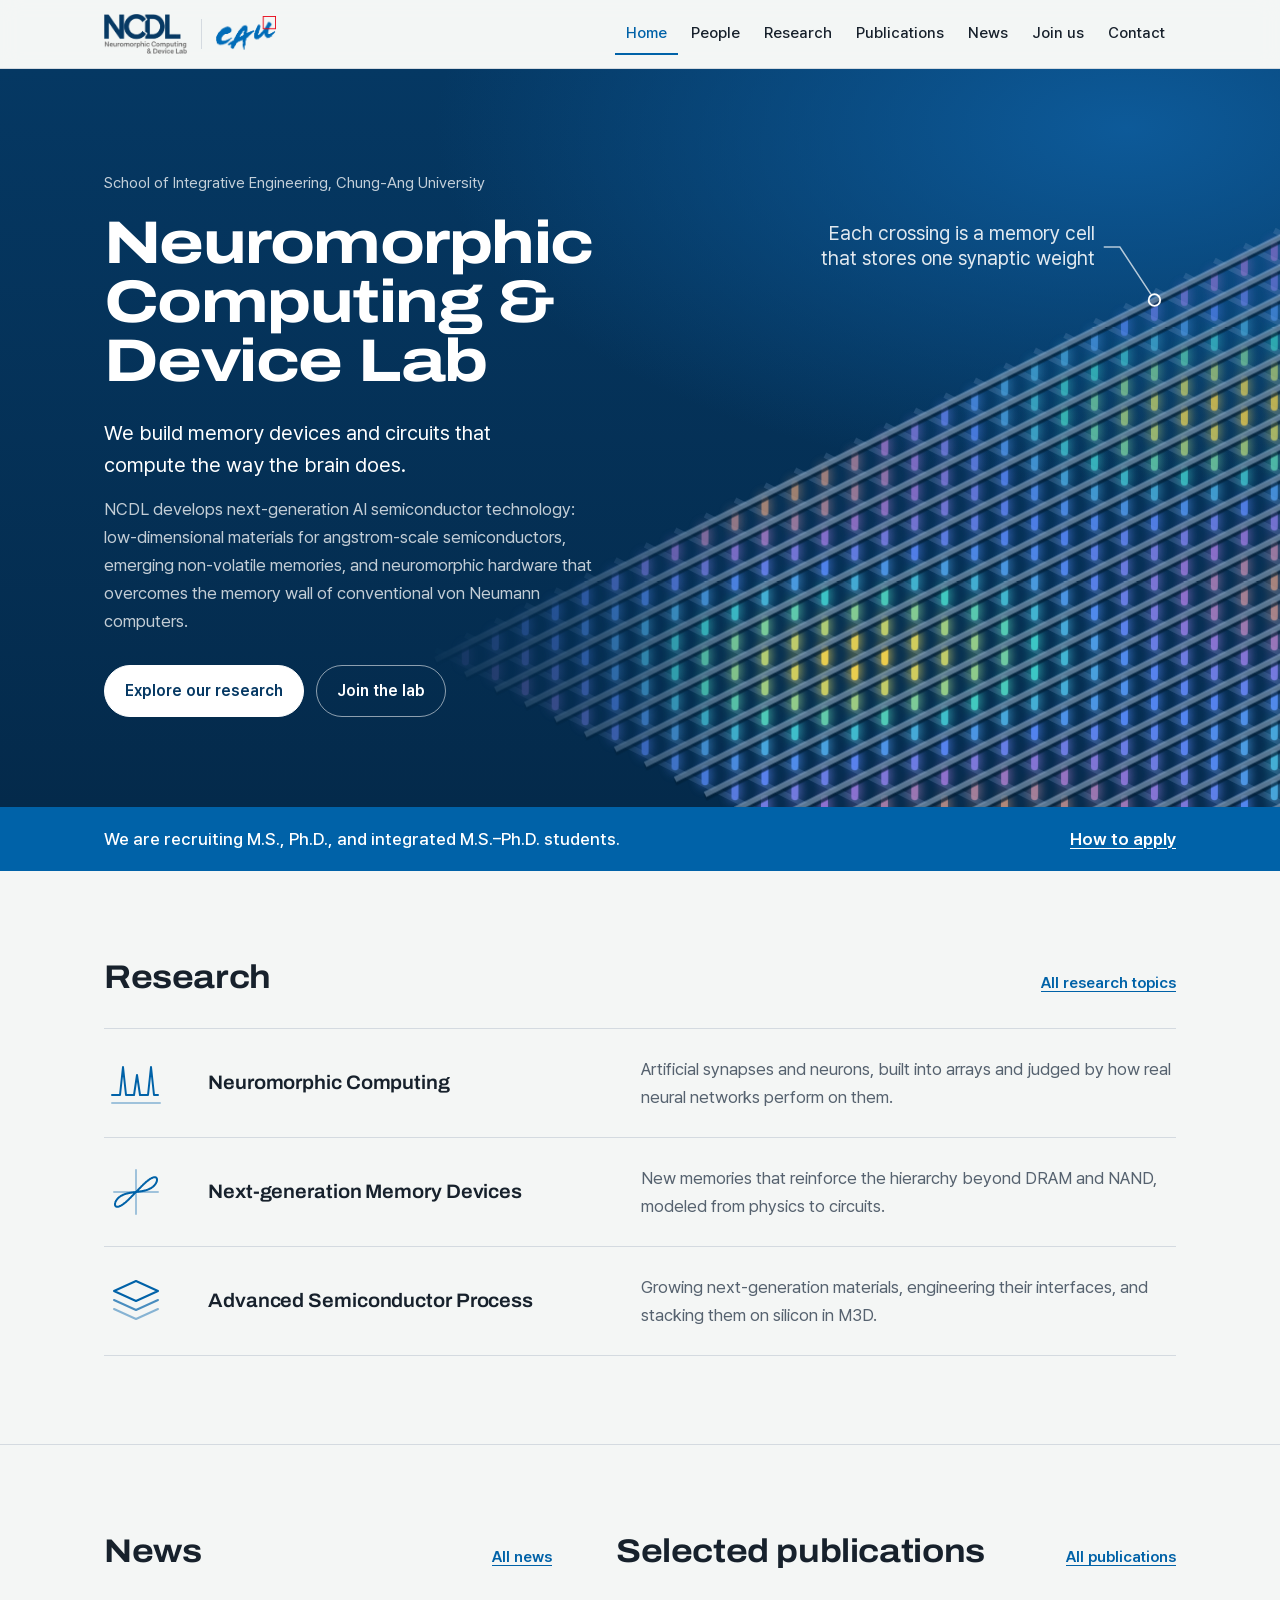
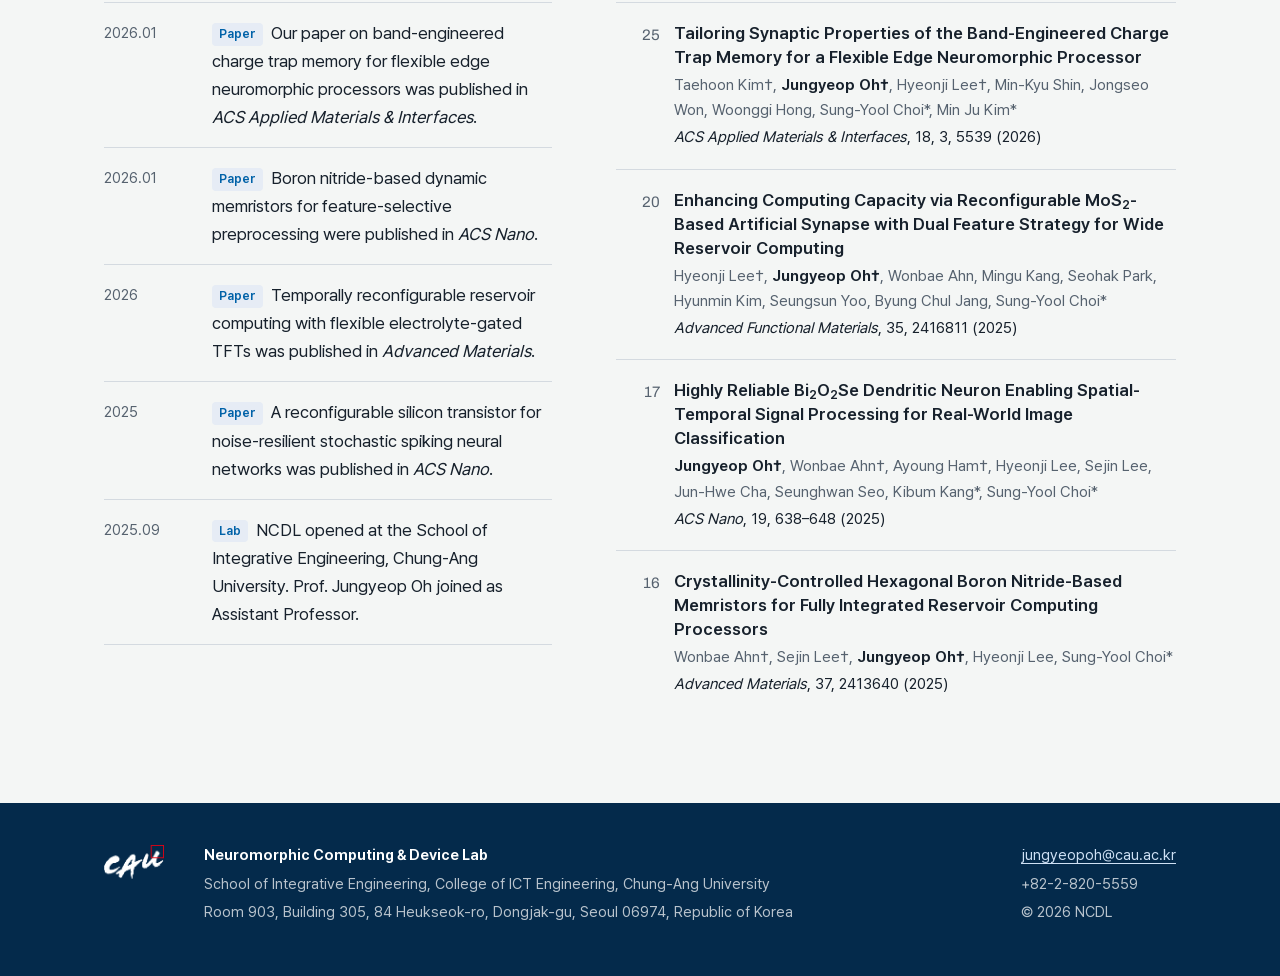
==== commit 8f3d7d69: "New home hero (crossbar array), navy footer, Join us and paper updates - Home: navy hero with an iso" ====
--- a/index.html
+++ b/index.html
@@ -11,7 +11,7 @@
   <link rel="icon" href="assets/favicon.svg" type="image/svg+xml">
   <link rel="stylesheet" href="assets/fonts/archivo.css">
   <link rel="stylesheet" href="assets/fonts/pretendard.css">
-  <link rel="stylesheet" href="assets/css/style.css?v=20261122c">
+  <link rel="stylesheet" href="assets/css/style.css?v=20261123a">
 </head>
 <body data-page="home">
   <a class="skip" href="#main">Skip to content</a>
@@ -21,6 +21,6 @@
   </main>
   <footer id="site-footer"></footer>
   <script src="assets/js/js-yaml.min.js"></script>
-  <script src="assets/js/site.js?v=20261122c"></script>
+  <script src="assets/js/site.js?v=20261123a"></script>
 </body>
 </html>
--- a/assets/css/style.css
+++ b/assets/css/style.css
@@ -118,8 +118,45 @@
 
 /* ---------- Home hero ---------- */
 
-.hero { padding: clamp(48px, 8vw, 104px) 0 clamp(40px, 6vw, 72px); }
-.hero .wrap { display: grid; grid-template-columns: minmax(0, 1.15fr) minmax(0, 1fr); gap: clamp(32px, 5vw, 72px); align-items: center; }
+.hero {
+  position: relative; overflow: hidden; isolation: isolate; color: #fff;
+  background:
+    radial-gradient(90% 80% at 88% 8%, #0d5a99 0%, rgba(13, 90, 153, 0) 60%),
+    linear-gradient(180deg, #053863 0%, #042a4b 100%);
+  padding: clamp(56px, 8vw, 112px) 0 clamp(56px, 7vw, 100px);
+}
+.hero .wrap { position: relative; z-index: 1; }
+.hero-text { max-width: 610px; }
+.hero-art {
+  position: absolute; z-index: 0; top: 0; right: 0; bottom: 0; width: 68%; pointer-events: none;
+  -webkit-mask-image: linear-gradient(90deg, transparent 0, #000 40%), linear-gradient(180deg, transparent 0, #000 10%);
+  mask-image: linear-gradient(90deg, transparent 0, #000 40%), linear-gradient(180deg, transparent 0, #000 10%);
+  -webkit-mask-composite: source-in; mask-composite: intersect;
+}
+.hero-art svg { display: block; width: 100%; height: 100%; }
+.hero-art .bl { stroke: #7fa6cc; stroke-opacity: .22; stroke-width: 5; }
+.hero-art .wl-shadow { stroke: #021e36; stroke-opacity: .7; stroke-width: 6; }
+.hero-art .wl { stroke: #a9c3de; stroke-opacity: .5; stroke-width: 5; }
+.hero-art .arr-cells line { stroke-width: 6; stroke-linecap: round; }
+.hero-art .arr-glow { opacity: .85; }
+.hero-art .arr-glow line { stroke-width: 9; }
+.hero-art .pulse { fill: none; stroke: #fff; stroke-width: 5; stroke-linecap: round; stroke-dasharray: .05 1; stroke-dashoffset: .06; opacity: 0; }
+.hero-art .arr-note path { fill: none; stroke: rgba(255,255,255,.7); stroke-width: 1.3; }
+.hero-art .arr-note circle { fill: none; stroke: #fff; stroke-width: 1.6; }
+.hero-art .arr-note text { fill: rgba(255,255,255,.88); font-family: var(--font-body); font-size: 17px; }
+
+@media (prefers-reduced-motion: no-preference) {
+  .hero-art .arr-cells line { animation: cell-on .7s ease-out both; animation-delay: var(--d, 0ms); }
+  .hero-art .arr-note { animation: cell-on .8s ease-out 1.6s both; }
+  .hero-art .pulse { animation: spike 6.8s linear infinite; }
+  @keyframes cell-on { from { opacity: 0; } }
+  @keyframes spike {
+    0% { stroke-dashoffset: .06; opacity: 0; }
+    4% { opacity: .9; }
+    42% { opacity: .9; }
+    48%, 100% { stroke-dashoffset: -1; opacity: 0; }
+  }
+}
 
 .hero h1 {
   font-size: clamp(2.3rem, 4.7vw, 4.25rem);
@@ -130,9 +167,14 @@
   font-variation-settings: "wdth" 122; font-stretch: 122%;
   margin-bottom: 26px;
 }
-.hero .lede { font-size: clamp(1.12rem, 1.6vw, 1.3rem); line-height: 1.55; max-width: 34ch; color: var(--ink); margin-bottom: 14px; }
-.hero .sub { color: var(--muted); max-width: 52ch; margin-bottom: 30px; }
-.hero .affil { color: var(--muted); font-size: 0.95rem; margin-bottom: 18px; }
+.hero h1 { color: #fff; }
+.hero .lede { font-size: clamp(1.12rem, 1.6vw, 1.3rem); line-height: 1.55; max-width: 34ch; color: #fff; margin-bottom: 14px; }
+.hero .sub { color: rgba(255,255,255,.76); max-width: 50ch; margin-bottom: 30px; }
+.hero .affil { color: rgba(255,255,255,.76); font-size: 0.95rem; margin-bottom: 18px; }
+.hero .btn-primary { background: #fff; color: var(--blue-ink); border-color: #fff; }
+.hero .btn-primary:hover { background: #dce9f6; border-color: #dce9f6; color: var(--blue-ink); }
+.hero .btn-ghost { color: #fff; border-color: rgba(255,255,255,.55); }
+.hero .btn-ghost:hover { background: rgba(255,255,255,.12); }
 
 .actions { display: flex; flex-wrap: wrap; gap: 12px; }
 .btn {
@@ -145,24 +187,12 @@
 .btn-ghost { color: var(--blue); background: transparent; }
 .btn-ghost:hover { background: var(--tint); }
 
-.loop-figure { margin: 0; }
-.loop-figure svg { width: 100%; height: auto; overflow: visible; }
-.loop-figure figcaption { font-size: 0.86rem; color: var(--muted); margin-top: 10px; max-width: 46ch; }
-.loop-axis { stroke: var(--ink); stroke-width: 1.2; }
-.loop-tick { fill: var(--muted); font-family: var(--font-display); font-size: 15px; font-style: italic; }
-.loop-path { fill: none; stroke-width: 3.2; stroke-linecap: round; stroke-linejoin: round; }
-.loop-legend text { fill: var(--muted); font-size: 12.5px; font-family: var(--font-body); }
-
-@media (prefers-reduced-motion: no-preference) {
-  .loop-path { stroke-dasharray: 1; stroke-dashoffset: 1; animation: draw 2.6s cubic-bezier(.45,.05,.2,1) forwards; }
-  .loop-path:nth-of-type(2) { animation-delay: .35s; }
-  .loop-path:nth-of-type(3) { animation-delay: .7s; }
-  @keyframes draw { to { stroke-dashoffset: 0; } }
-}
-
+@media (max-width: 1180px) { .hero-art .arr-note { display: none; } .hero-art { width: 58%; } }
 @media (max-width: 820px) {
-  .hero .wrap { grid-template-columns: 1fr; }
-  .loop-figure { max-width: 440px; }
+  .hero { padding-bottom: 0; }
+  .hero-art { position: relative; width: auto; height: 240px; margin-top: 24px; overflow: hidden;
+    -webkit-mask-image: linear-gradient(180deg, transparent 0, #000 40%); mask-image: linear-gradient(180deg, transparent 0, #000 40%); }
+  .hero-art svg { position: absolute; right: -30px; bottom: 0; width: 690px; height: 442px; }
 }
 
 /* ---------- Recruit strip ---------- */
@@ -595,3 +625,24 @@
 
 .topic-lead { margin-bottom: 28px; }
 .work-cap { display: block; }
+
+.lab-author { text-decoration: underline; text-decoration-color: var(--blue); text-decoration-thickness: 1.5px; text-underline-offset: 3px; color: var(--ink); }
+
+
+/* ---------- Footer: navy, bookends the hero ---------- */
+.site-footer { background: #042a4b; color: rgba(255,255,255,.72); border-top: 0; margin-top: 0; }
+.site-footer strong { color: #fff; }
+.site-footer a { color: #cfe1f5; }
+
+
+/* ---------- Sub-page header: faint crossbar lattice ---------- */
+.page-head { position: relative; overflow: hidden; }
+.page-head .wrap { position: relative; z-index: 1; }
+.page-head::after {
+  content: ""; position: absolute; top: 0; right: 0; bottom: 0; width: min(48%, 620px); pointer-events: none;
+  background:
+    repeating-linear-gradient(26.565deg, transparent 0 21px, rgba(5, 56, 99, .09) 21px 23px),
+    repeating-linear-gradient(153.435deg, transparent 0 21px, rgba(5, 56, 99, .09) 21px 23px);
+  -webkit-mask-image: linear-gradient(90deg, transparent, #000); mask-image: linear-gradient(90deg, transparent, #000);
+}
+[data-theme="navy"] .page-head::after { display: none; }
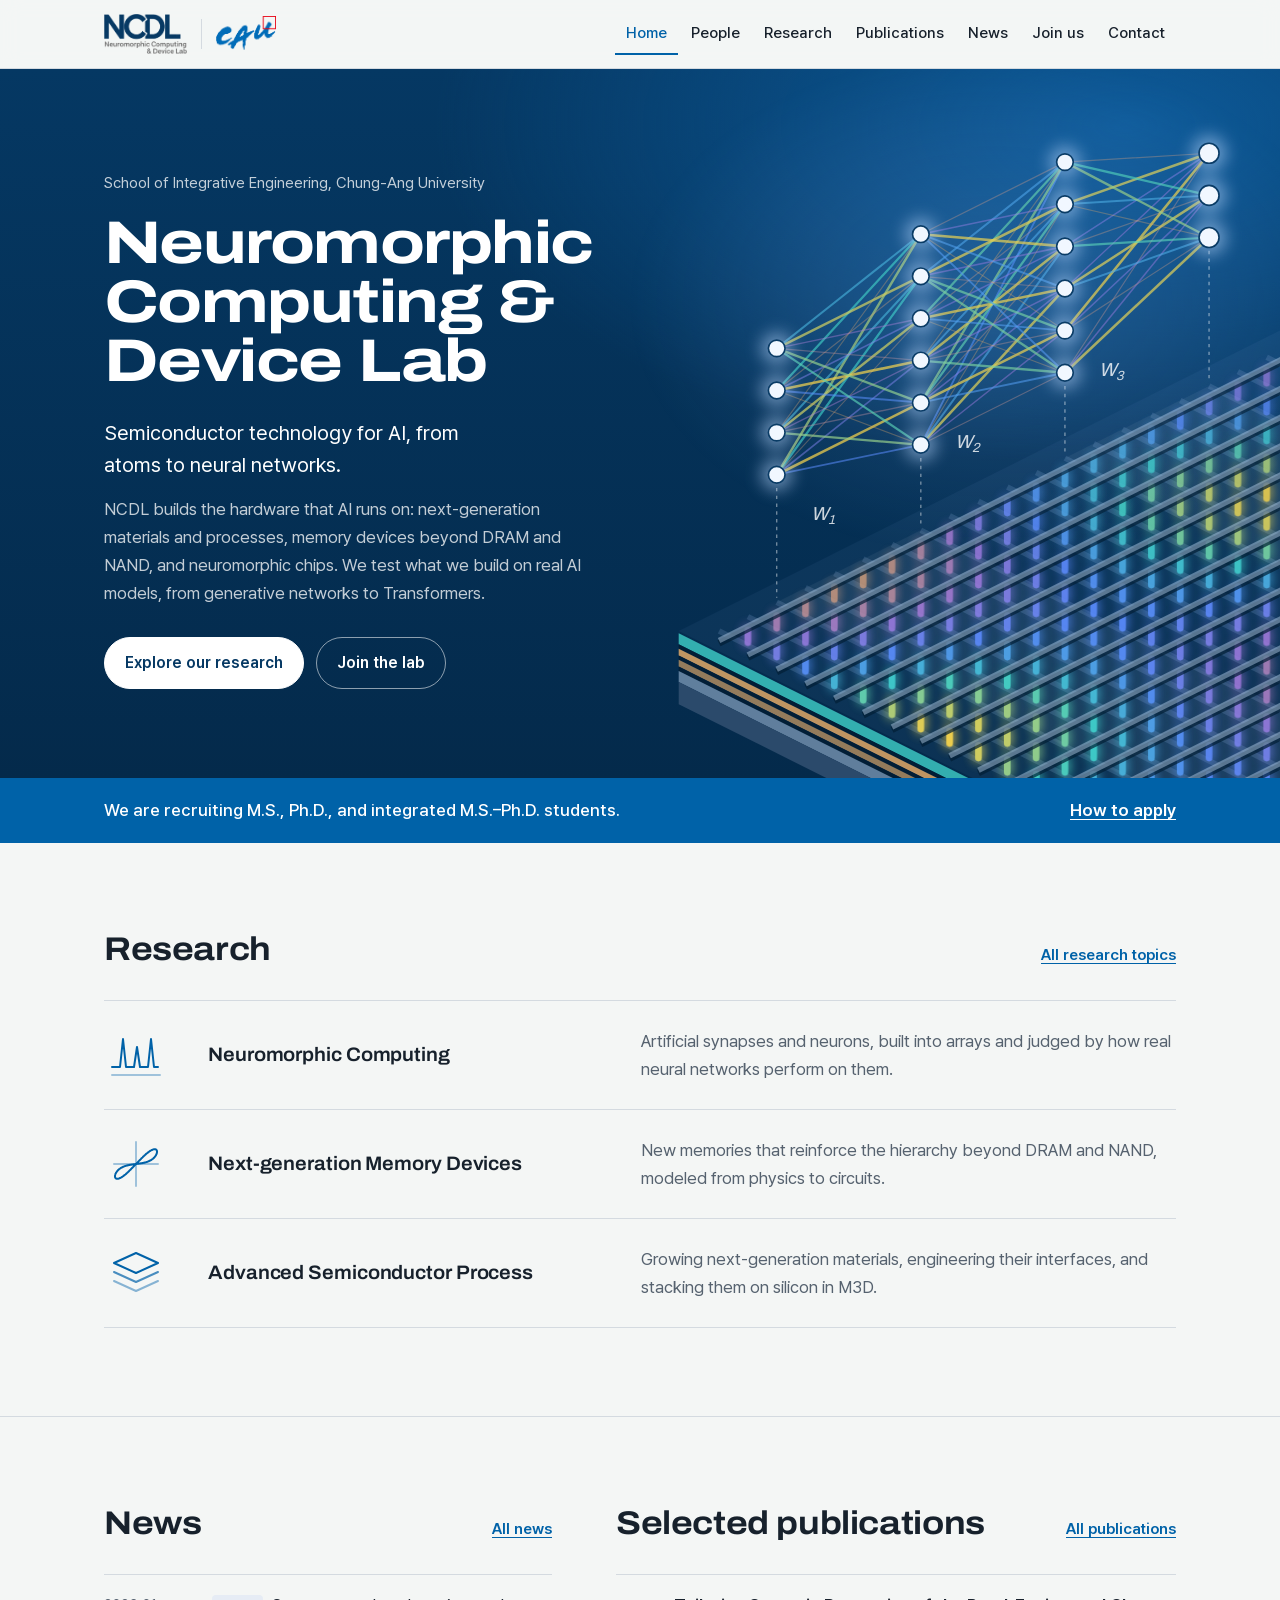
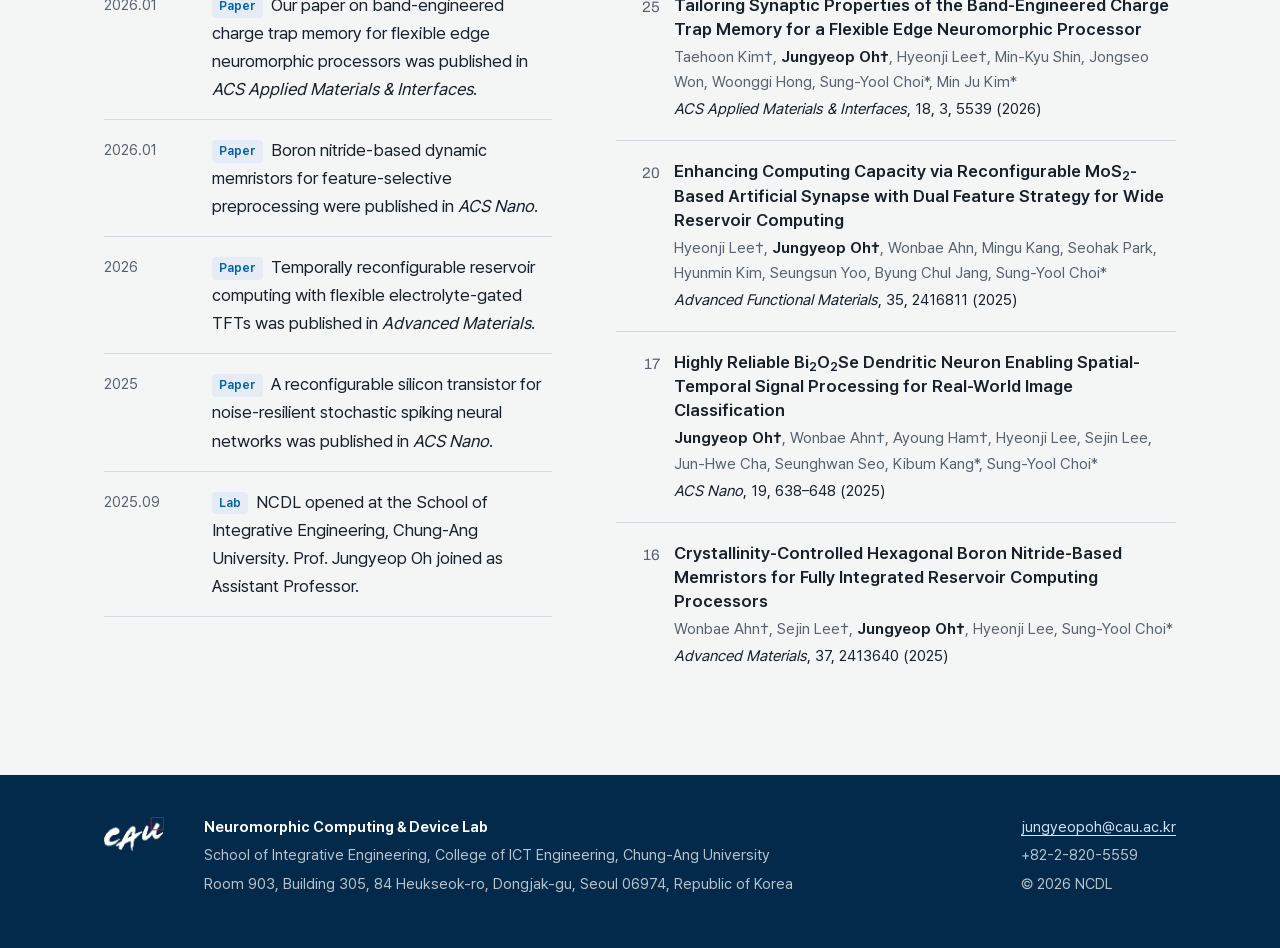
==== commit 81841efb: "Make design B the default; redraw hero network to match the hardware - Multilayer network (4-6-6-3) " ====
--- a/index.html
+++ b/index.html
@@ -11,7 +11,7 @@
   <link rel="icon" href="assets/favicon.svg" type="image/svg+xml">
   <link rel="stylesheet" href="assets/fonts/archivo.css">
   <link rel="stylesheet" href="assets/fonts/pretendard.css">
-  <link rel="stylesheet" href="assets/css/style.css?v=20261123a">
+  <link rel="stylesheet" href="assets/css/style.css?v=20261123c">
 </head>
 <body data-page="home">
   <a class="skip" href="#main">Skip to content</a>
@@ -21,6 +21,6 @@
   </main>
   <footer id="site-footer"></footer>
   <script src="assets/js/js-yaml.min.js"></script>
-  <script src="assets/js/site.js?v=20261123a"></script>
+  <script src="assets/js/site.js?v=20261123c"></script>
 </body>
 </html>
--- a/assets/css/style.css
+++ b/assets/css/style.css
@@ -646,3 +646,49 @@
   -webkit-mask-image: linear-gradient(90deg, transparent, #000); mask-image: linear-gradient(90deg, transparent, #000);
 }
 [data-theme="navy"] .page-head::after { display: none; }
+
+
+/* ==========================================================
+   Design B (site.yml design.version: "b", 또는 주소 뒤 ?design=b 로 미리보기)
+   홈 첫 화면: 3D 적층 칩 위 메모리 어레이에서 신경망이 자라나는 그림
+   ========================================================== */
+.hero-art-b { -webkit-mask-image: none; mask-image: none; left: 0; width: auto; }
+.hero-art-b > svg, .hero-art-b .hero-notes svg { position: absolute; right: 0; bottom: 0; width: 100%; height: 100%; }
+.hero-art .hero-notes { position: absolute; inset: 0; }
+.hero-art .chip-top { fill: #9cc4ee; fill-opacity: .05; }
+.hero-art .net-edges line { stroke-linecap: round; }
+.hero-art .net-node, .hero-art .net-out { fill: #f1f7ff; stroke: #0a3c66; stroke-width: 1.5; }
+.hero-art .net-glow { opacity: .5; fill: #bcd9ff; }
+.hero-art .net-drops line { stroke: rgba(255,255,255,.45); stroke-width: 1.2; stroke-dasharray: 3 4; }
+.hero-art .net-w text { fill: rgba(255,255,255,.8); font-family: var(--font-display); font-style: italic; font-size: 17px; }
+.hero-art .strip-a { fill: #fff; fill-opacity: .055; }
+.hero-art .strip-b { fill: #fff; fill-opacity: 0; }
+.hero-art .signal { fill: none; stroke: #fff; stroke-width: 3.2; stroke-linecap: round; stroke-linejoin: round; stroke-dasharray: .07 1; stroke-dashoffset: .08; opacity: 0; }
+.hero-art .note-title { font-weight: 650; fill: #fff; }
+@media (prefers-reduced-motion: no-preference) {
+  .hero-art .net { animation: cell-on 1s ease-out 1.1s both; }
+  .hero-art .hero-notes .arr-note { animation: cell-on .8s ease-out 2s both; }
+  .hero-art .signal { animation: climb 7s cubic-bezier(.4, 0, .6, 1) infinite; }
+  .hero-art .net-out { animation: breathe 3.5s ease-in-out infinite; transform-box: fill-box; transform-origin: center; }
+  @keyframes climb {
+    0% { stroke-dashoffset: .08; opacity: 0; }
+    5% { opacity: .95; }
+    34% { opacity: .95; }
+    40%, 100% { stroke-dashoffset: -1; opacity: 0; }
+  }
+  @keyframes breathe { 50% { transform: scale(1.18); } }
+}
+@media (max-width: 1340px) { .hero-art .hero-notes { display: none; } }
+@media (max-width: 1100px) { .hero-art-b { top: 20%; } }
+@media (max-width: 960px) {
+  [data-design="b"] .hero { padding-bottom: 0; }
+  .hero-art-b { position: relative; top: auto; height: 330px; margin-top: 12px; overflow: hidden; }
+  .hero-art-b > svg { width: 175%; }
+  .hero-art .net-w { display: none; }
+}
+
+.design-preview {
+  position: fixed; left: 16px; bottom: 16px; z-index: 40; padding: 9px 15px; border-radius: 999px;
+  background: #fff; color: var(--blue-ink); font-size: .88rem; font-weight: 600; text-decoration: none;
+  box-shadow: 0 6px 24px rgba(4, 42, 75, .28), inset 0 0 0 1px var(--rule);
+}
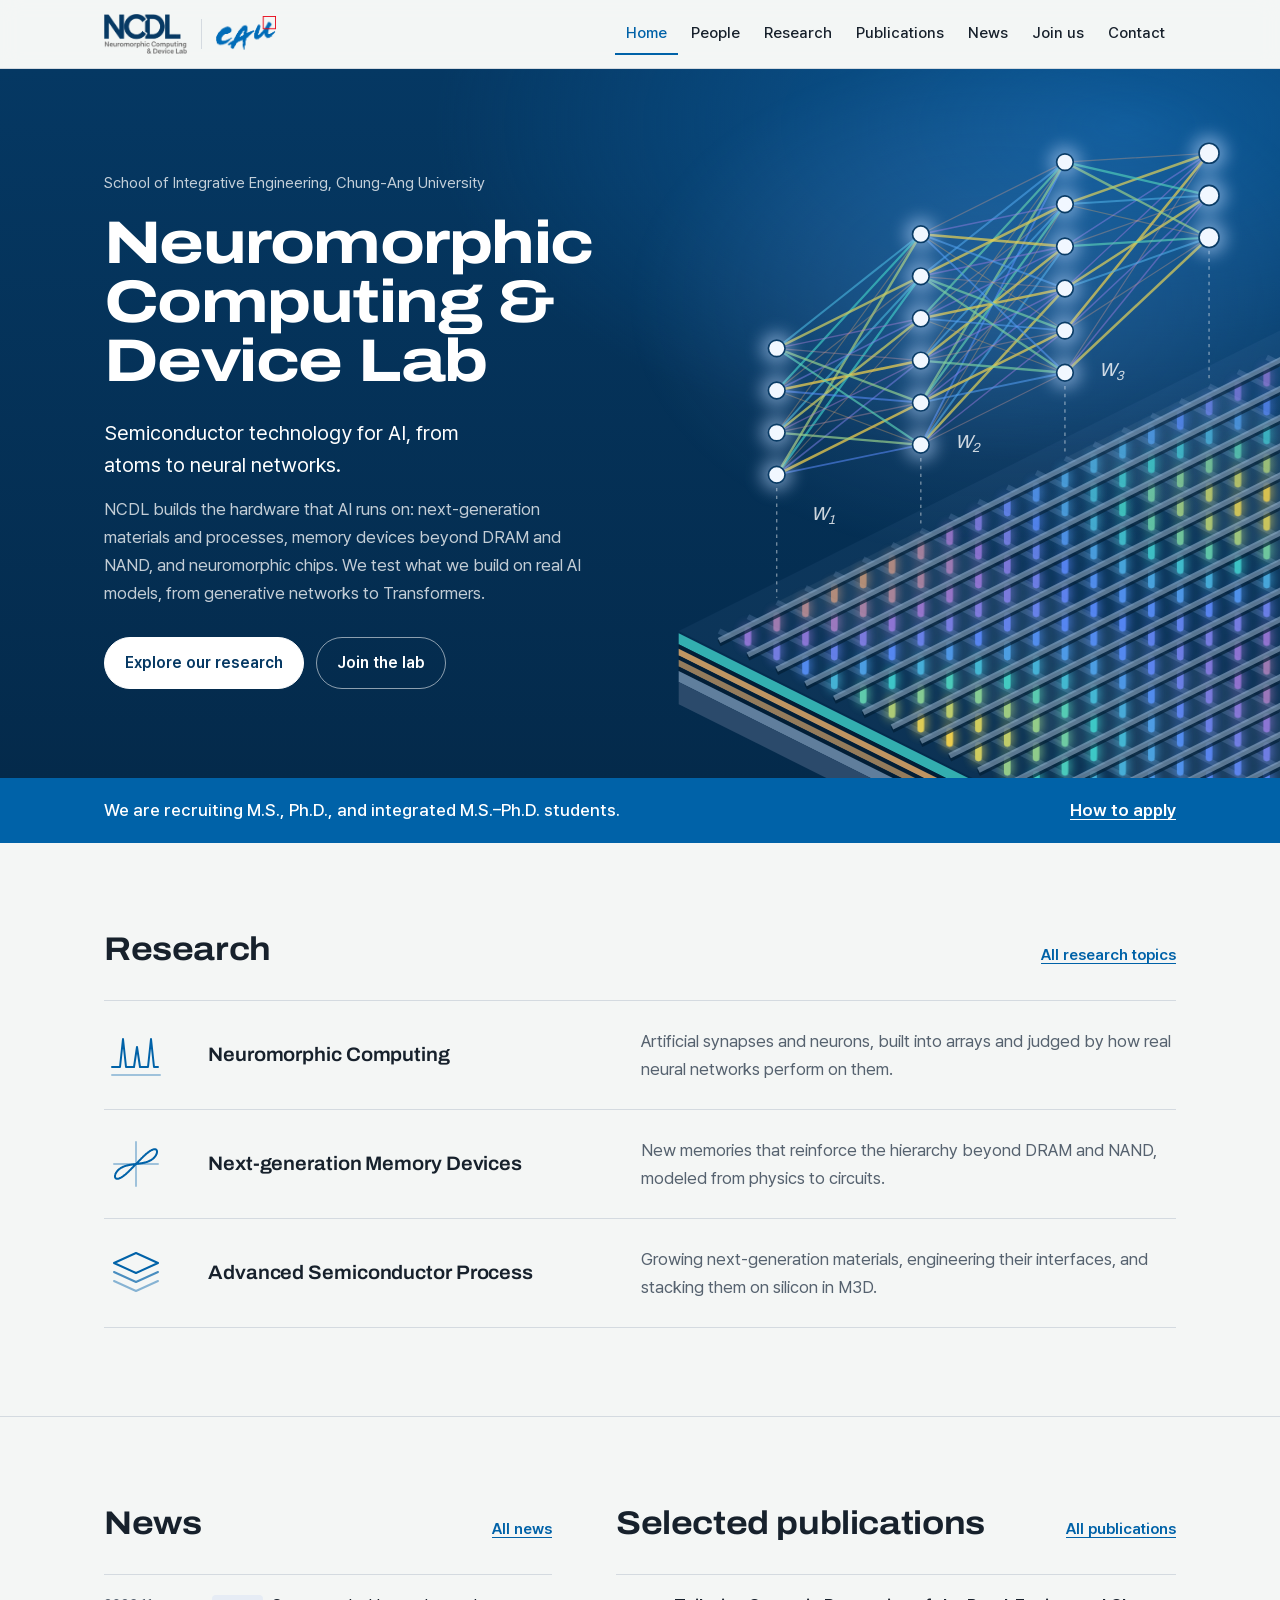
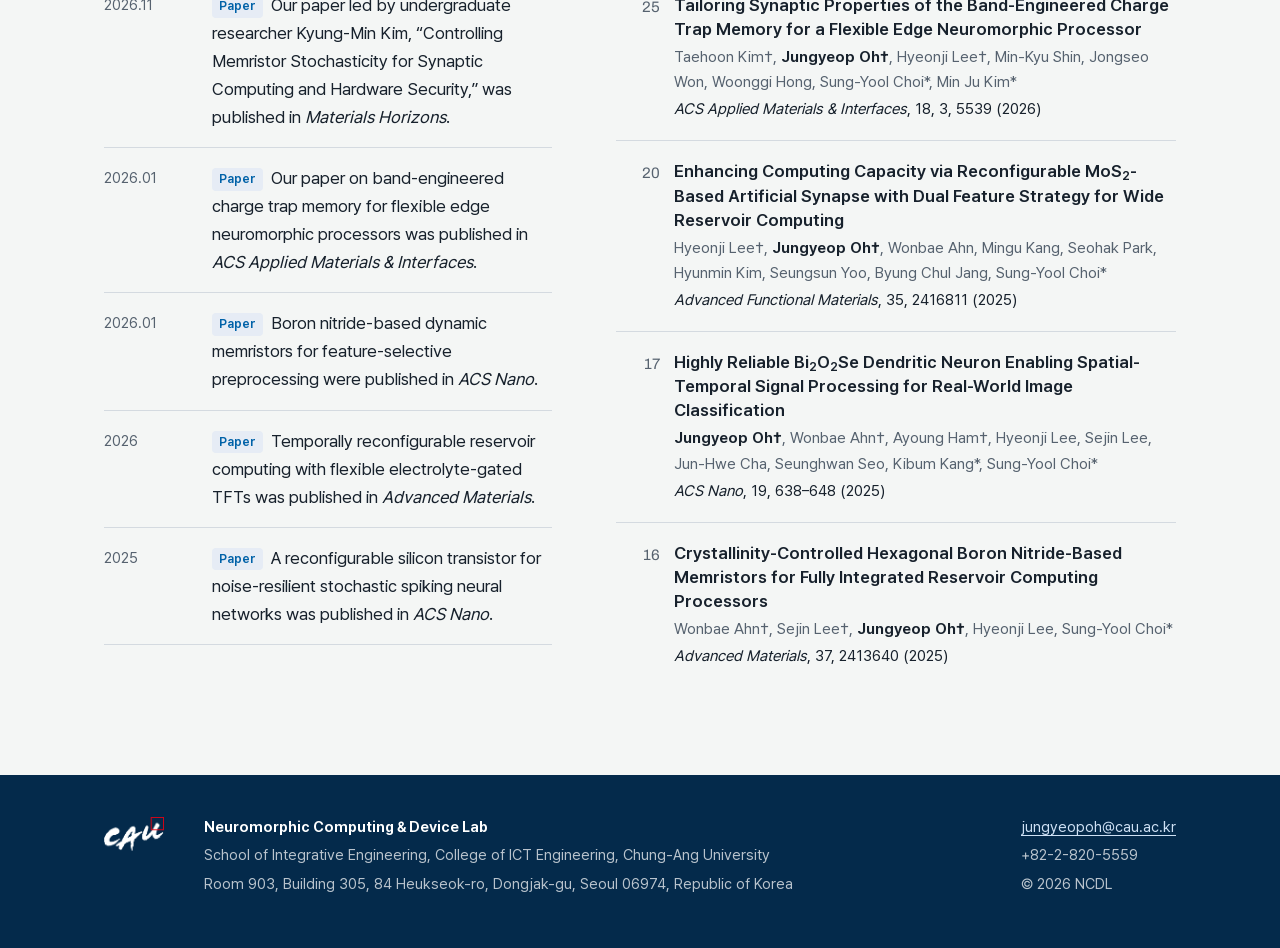
==== commit 5c16cfcf: "People: rename 'Undergraduate interns' to 'Undergraduate researchers' Co-Authored-By: Claude Opus 5." ====
--- a/index.html
+++ b/index.html
@@ -11,7 +11,7 @@
   <link rel="icon" href="assets/favicon.svg" type="image/svg+xml">
   <link rel="stylesheet" href="assets/fonts/archivo.css">
   <link rel="stylesheet" href="assets/fonts/pretendard.css">
-  <link rel="stylesheet" href="assets/css/style.css?v=20261123c">
+  <link rel="stylesheet" href="assets/css/style.css?v=20261124a">
 </head>
 <body data-page="home">
   <a class="skip" href="#main">Skip to content</a>
@@ -21,6 +21,6 @@
   </main>
   <footer id="site-footer"></footer>
   <script src="assets/js/js-yaml.min.js"></script>
-  <script src="assets/js/site.js?v=20261123c"></script>
+  <script src="assets/js/site.js?v=20261124a"></script>
 </body>
 </html>
